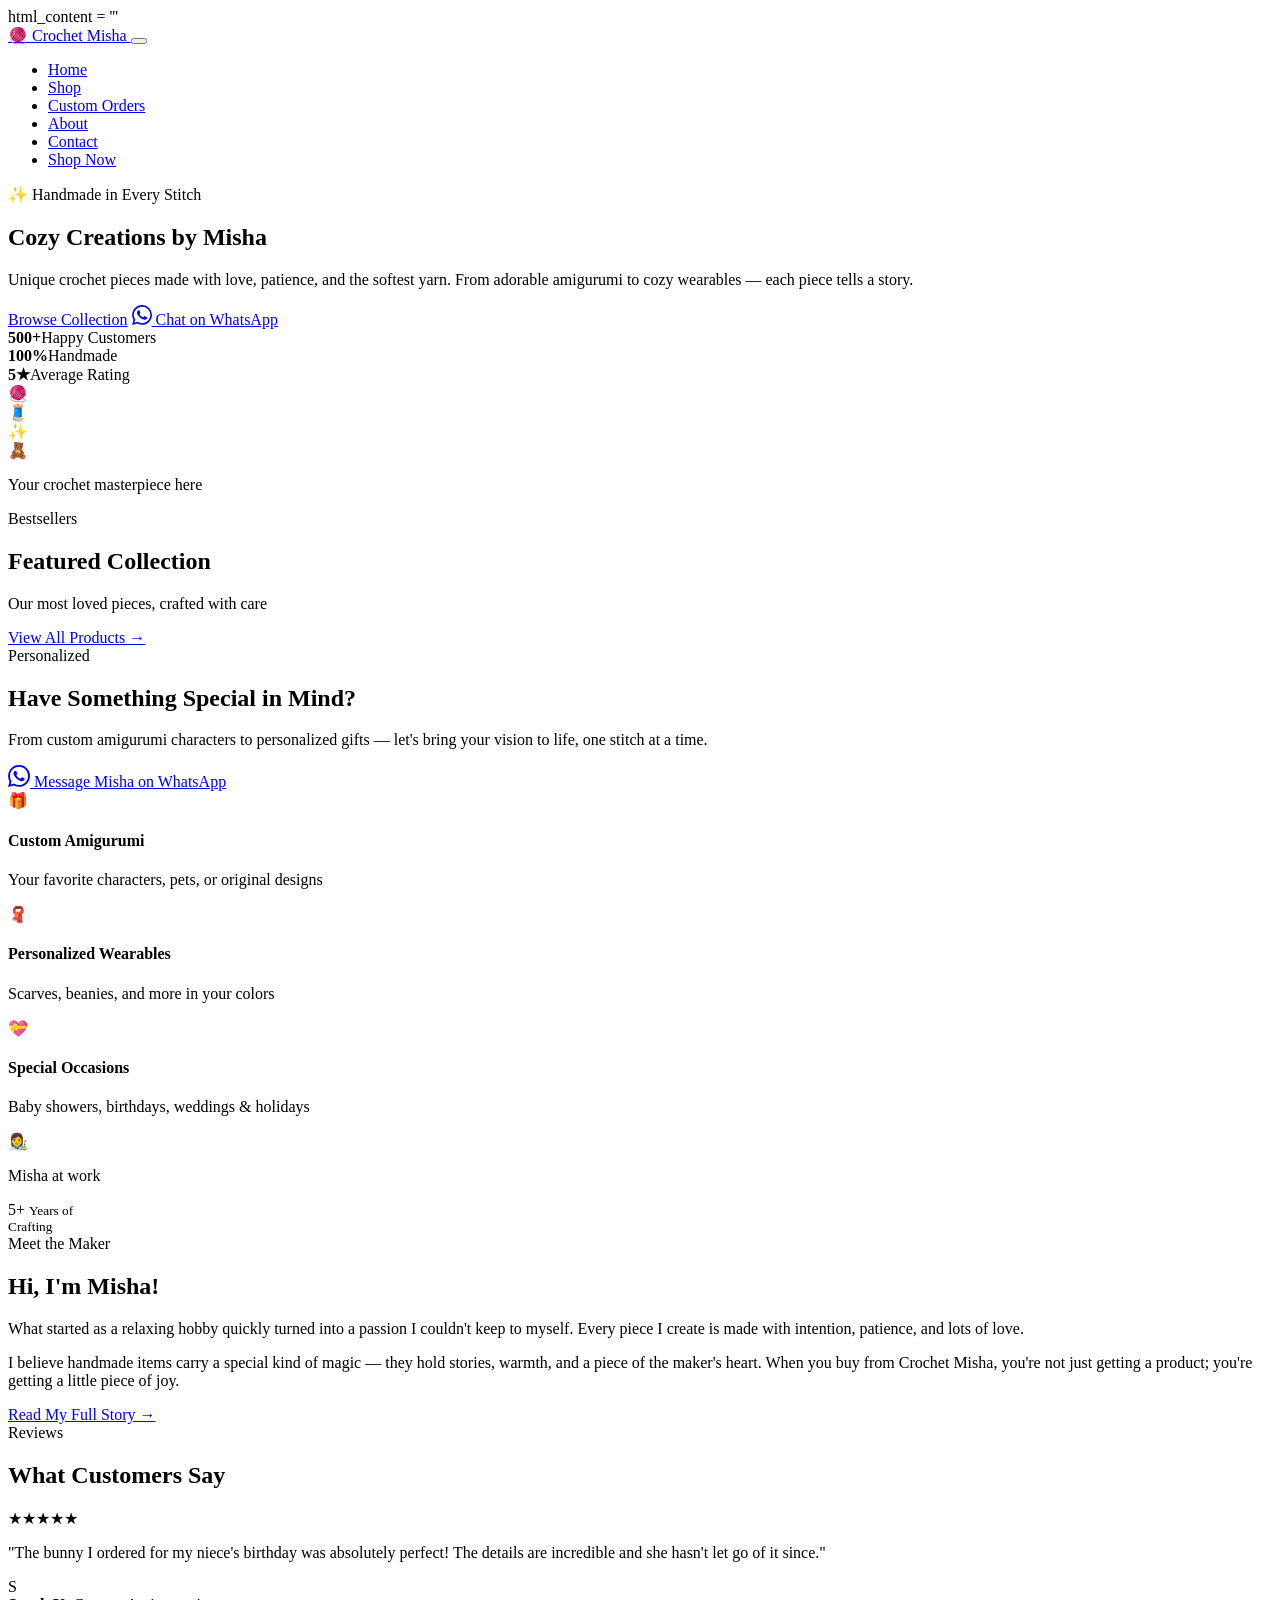
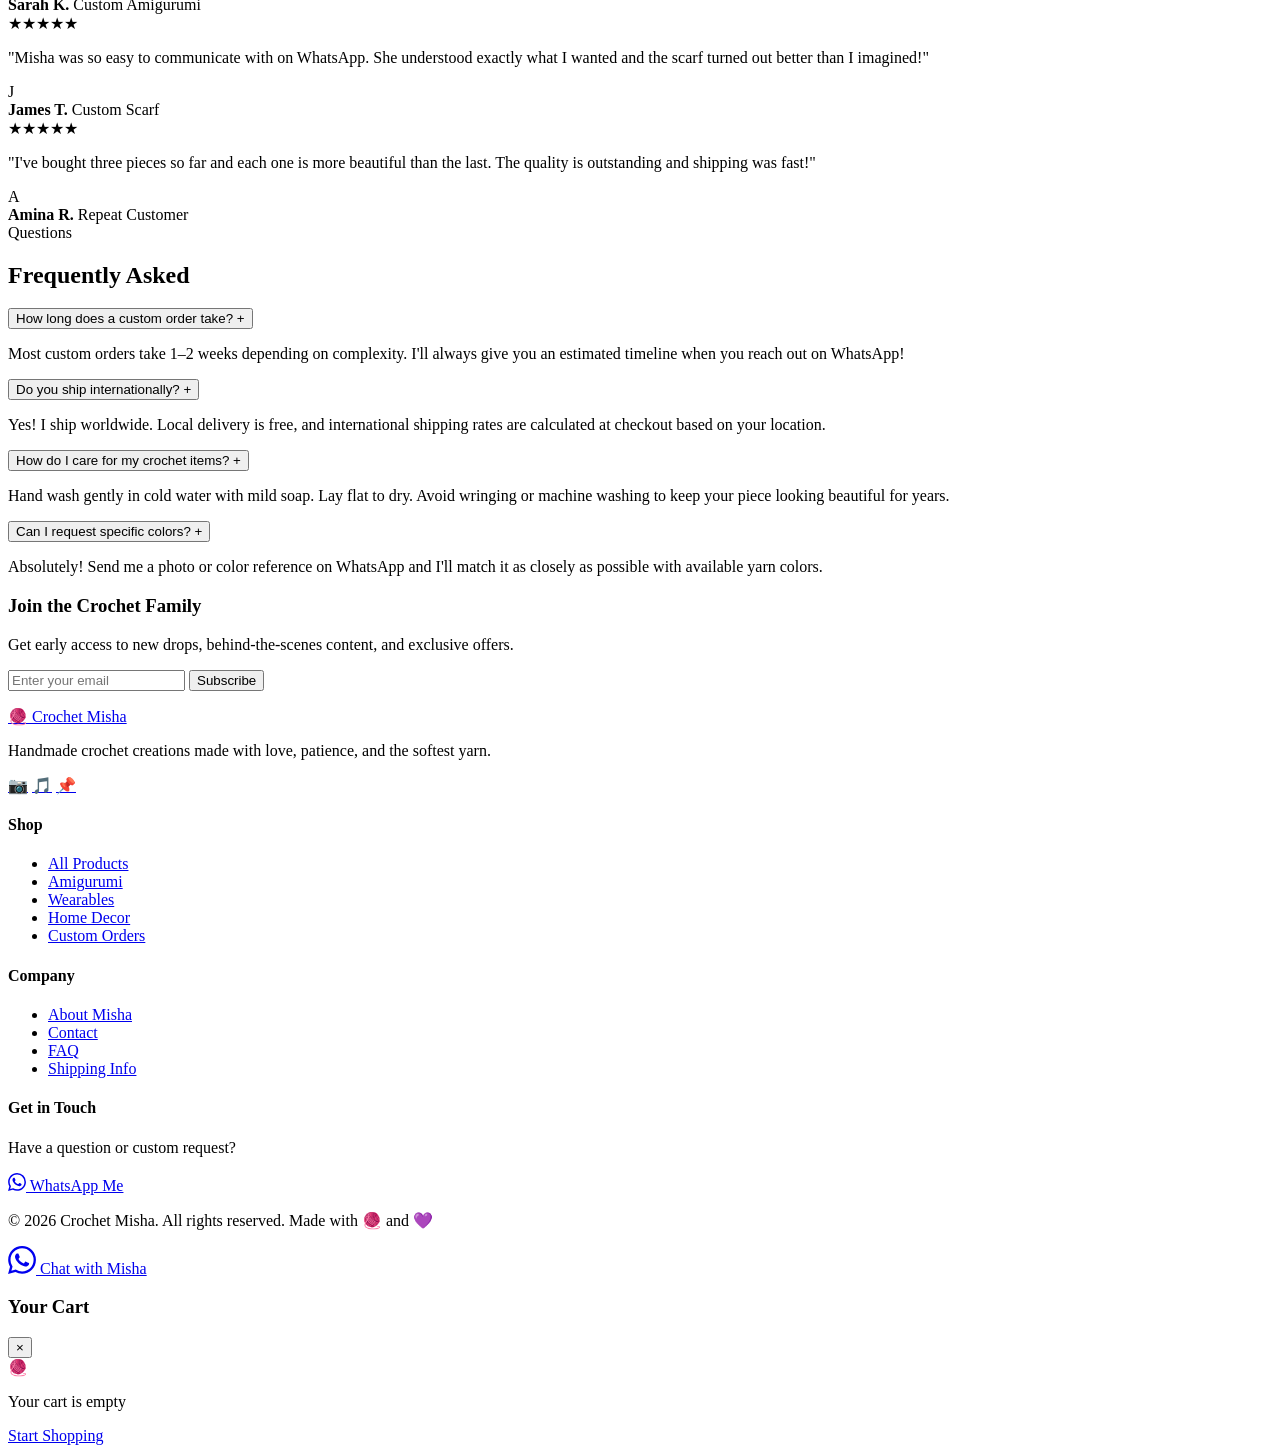
==== index.html @ ce6467fe "Create index.html" ====
html_content = '''<!DOCTYPE html>
<html lang="en">
<head>
    <meta charset="UTF-8">
    <meta name="viewport" content="width=device-width, initial-scale=1.0">
    <title>Crochet Misha — Handmade with Love</title>
    <link rel="preconnect" href="https://fonts.googleapis.com">
    <link href="https://fonts.googleapis.com/css2?family=Nunito:wght@400;600;700;800&family=Inter:wght@300;400;500;600&display=swap" rel="stylesheet">
    <link rel="stylesheet" href="styles.css">
</head>
<body>
    <!-- Navigation -->
    <nav class="navbar" id="navbar">
        <div class="nav-container">
            <a href="index.html" class="logo">
                <span class="logo-icon">🧶</span>
                <span class="logo-text">Crochet Misha</span>
            </a>
            <button class="mobile-toggle" id="mobileToggle" aria-label="Toggle menu">
                <span></span><span></span><span></span>
            </button>
            <ul class="nav-links" id="navLinks">
                <li><a href="index.html" class="active">Home</a></li>
                <li><a href="shop.html">Shop</a></li>
                <li><a href="custom.html">Custom Orders</a></li>
                <li><a href="about.html">About</a></li>
                <li><a href="contact.html">Contact</a></li>
                <li><a href="shop.html" class="nav-cta">Shop Now</a></li>
            </ul>
        </div>
    </nav>

    <!-- Hero Section -->
    <section class="hero">
        <div class="hero-bg"></div>
        <div class="hero-content">
            <span class="hero-tag">✨ Handmade in Every Stitch</span>
            <h1>Cozy Creations by <span class="highlight">Misha</span></h1>
            <p>Unique crochet pieces made with love, patience, and the softest yarn. From adorable amigurumi to cozy wearables — each piece tells a story.</p>
            <div class="hero-buttons">
                <a href="shop.html" class="btn btn-primary">Browse Collection</a>
                <a href="https://wa.me/1234567890?text=Hi%20Misha!%20I%20saw%20your%20website%20and%20I'm%20interested%20in%20your%20crochet%20pieces.%20" class="btn btn-whatsapp" target="_blank">
                    <svg width="20" height="20" viewBox="0 0 24 24" fill="currentColor"><path d="M17.472 14.382c-.297-.149-1.758-.867-2.03-.967-.273-.099-.471-.148-.67.15-.197.297-.767.966-.94 1.164-.173.199-.347.223-.644.075-.297-.15-1.255-.463-2.39-1.475-.883-.788-1.48-1.761-1.653-2.059-.173-.297-.018-.458.13-.606.134-.133.298-.347.446-.52.149-.174.198-.298.298-.497.099-.198.05-.371-.025-.52-.075-.149-.669-1.612-.916-2.207-.242-.579-.487-.5-.669-.51-.173-.008-.371-.01-.57-.01-.198 0-.52.074-.792.372-.272.297-1.04 1.016-1.04 2.479 0 1.462 1.065 2.875 1.213 3.074.149.198 2.096 3.2 5.077 4.487.709.306 1.262.489 1.694.625.712.227 1.36.195 1.871.118.571-.085 1.758-.719 2.006-1.413.248-.694.248-1.289.173-1.413-.074-.124-.272-.198-.57-.347m-5.421 7.403h-.004a9.87 9.87 0 01-5.031-1.378l-.361-.214-3.741.982.998-3.648-.235-.374a9.86 9.86 0 01-1.51-5.26c.001-5.45 4.436-9.884 9.888-9.884 2.64 0 5.122 1.03 6.988 2.898a9.825 9.825 0 012.893 6.994c-.003 5.45-4.437 9.884-9.885 9.884m8.413-18.297A11.815 11.815 0 0012.05 0C5.495 0 .16 5.335.157 11.892c0 2.096.547 4.142 1.588 5.945L.057 24l6.305-1.654a11.882 11.882 0 005.683 1.448h.005c6.554 0 11.89-5.335 11.893-11.893a11.821 11.821 0 00-3.48-8.413z"/></svg>
                    Chat on WhatsApp
                </a>
            </div>
            <div class="hero-stats">
                <div><strong>500+</strong><span>Happy Customers</span></div>
                <div><strong>100%</strong><span>Handmade</span></div>
                <div><strong>5★</strong><span>Average Rating</span></div>
            </div>
        </div>
        <div class="hero-image">
            <div class="hero-img-wrapper">
                <div class="yarn-decoration yarn-1">🧶</div>
                <div class="yarn-decoration yarn-2">🧵</div>
                <div class="yarn-decoration yarn-3">✨</div>
                <div class="hero-placeholder">
                    <span>🧸</span>
                    <p>Your crochet masterpiece here</p>
                </div>
            </div>
        </div>
    </section>

    <!-- Featured Collection -->
    <section class="featured" id="shop">
        <div class="container">
            <div class="section-header">
                <span class="section-tag">Bestsellers</span>
                <h2>Featured Collection</h2>
                <p>Our most loved pieces, crafted with care</p>
            </div>
            <div class="products-grid" id="featuredProducts">
                <!-- Products injected via JS -->
            </div>
            <div class="section-footer">
                <a href="shop.html" class="btn btn-outline">View All Products →</a>
            </div>
        </div>
    </section>

    <!-- Custom Orders Banner -->
    <section class="custom-banner">
        <div class="container">
            <div class="custom-content">
                <div class="custom-text">
                    <span class="section-tag">Personalized</span>
                    <h2>Have Something Special in Mind?</h2>
                    <p>From custom amigurumi characters to personalized gifts — let's bring your vision to life, one stitch at a time.</p>
                    <a href="https://wa.me/1234567890?text=Hi%20Misha!%20I%20have%20a%20custom%20crochet%20idea%20and%20I'd%20love%20to%20discuss%20it%20with%20you.%20" class="btn btn-whatsapp btn-large" target="_blank">
                        <svg width="22" height="22" viewBox="0 0 24 24" fill="currentColor"><path d="M17.472 14.382c-.297-.149-1.758-.867-2.03-.967-.273-.099-.471-.148-.67.15-.197.297-.767.966-.94 1.164-.173.199-.347.223-.644.075-.297-.15-1.255-.463-2.39-1.475-.883-.788-1.48-1.761-1.653-2.059-.173-.297-.018-.458.13-.606.134-.133.298-.347.446-.52.149-.174.198-.298.298-.497.099-.198.05-.371-.025-.52-.075-.149-.669-1.612-.916-2.207-.242-.579-.487-.5-.669-.51-.173-.008-.371-.01-.57-.01-.198 0-.52.074-.792.372-.272.297-1.04 1.016-1.04 2.479 0 1.462 1.065 2.875 1.213 3.074.149.198 2.096 3.2 5.077 4.487.709.306 1.262.489 1.694.625.712.227 1.36.195 1.871.118.571-.085 1.758-.719 2.006-1.413.248-.694.248-1.289.173-1.413-.074-.124-.272-.198-.57-.347m-5.421 7.403h-.004a9.87 9.87 0 01-5.031-1.378l-.361-.214-3.741.982.998-3.648-.235-.374a9.86 9.86 0 01-1.51-5.26c.001-5.45 4.436-9.884 9.888-9.884 2.64 0 5.122 1.03 6.988 2.898a9.825 9.825 0 012.893 6.994c-.003 5.45-4.437 9.884-9.885 9.884m8.413-18.297A11.815 11.815 0 0012.05 0C5.495 0 .16 5.335.157 11.892c0 2.096.547 4.142 1.588 5.945L.057 24l6.305-1.654a11.882 11.882 0 005.683 1.448h.005c6.554 0 11.89-5.335 11.893-11.893a11.821 11.821 0 00-3.48-8.413z"/></svg>
                        Message Misha on WhatsApp
                    </a>
                </div>
                <div class="custom-visual">
                    <div class="custom-card">
                        <div class="custom-icon">🎁</div>
                        <h4>Custom Amigurumi</h4>
                        <p>Your favorite characters, pets, or original designs</p>
                    </div>
                    <div class="custom-card">
                        <div class="custom-icon">🧣</div>
                        <h4>Personalized Wearables</h4>
                        <p>Scarves, beanies, and more in your colors</p>
                    </div>
                    <div class="custom-card">
                        <div class="custom-icon">💝</div>
                        <h4>Special Occasions</h4>
                        <p>Baby showers, birthdays, weddings & holidays</p>
                    </div>
                </div>
            </div>
        </div>
    </section>

    <!-- About Preview -->
    <section class="about-preview" id="about">
        <div class="container">
            <div class="about-grid">
                <div class="about-image">
                    <div class="about-img-placeholder">
                        <span>👩‍🎨</span>
                        <p>Misha at work</p>
                    </div>
                    <div class="about-badge">
                        <span>5+</span>
                        <small>Years of<br>Crafting</small>
                    </div>
                </div>
                <div class="about-text">
                    <span class="section-tag">Meet the Maker</span>
                    <h2>Hi, I'm Misha!</h2>
                    <p>What started as a relaxing hobby quickly turned into a passion I couldn't keep to myself. Every piece I create is made with intention, patience, and lots of love.</p>
                    <p>I believe handmade items carry a special kind of magic — they hold stories, warmth, and a piece of the maker's heart. When you buy from Crochet Misha, you're not just getting a product; you're getting a little piece of joy.</p>
                    <a href="about.html" class="btn btn-outline">Read My Full Story →</a>
                </div>
            </div>
        </div>
    </section>

    <!-- Testimonials -->
    <section class="testimonials">
        <div class="container">
            <div class="section-header">
                <span class="section-tag">Reviews</span>
                <h2>What Customers Say</h2>
            </div>
            <div class="testimonials-grid">
                <div class="testimonial-card">
                    <div class="stars">★★★★★</div>
                    <p>"The bunny I ordered for my niece's birthday was absolutely perfect! The details are incredible and she hasn't let go of it since."</p>
                    <div class="testimonial-author">
                        <div class="author-avatar">S</div>
                        <div>
                            <strong>Sarah K.</strong>
                            <span>Custom Amigurumi</span>
                        </div>
                    </div>
                </div>
                <div class="testimonial-card">
                    <div class="stars">★★★★★</div>
                    <p>"Misha was so easy to communicate with on WhatsApp. She understood exactly what I wanted and the scarf turned out better than I imagined!"</p>
                    <div class="testimonial-author">
                        <div class="author-avatar">J</div>
                        <div>
                            <strong>James T.</strong>
                            <span>Custom Scarf</span>
                        </div>
                    </div>
                </div>
                <div class="testimonial-card">
                    <div class="stars">★★★★★</div>
                    <p>"I've bought three pieces so far and each one is more beautiful than the last. The quality is outstanding and shipping was fast!"</p>
                    <div class="testimonial-author">
                        <div class="author-avatar">A</div>
                        <div>
                            <strong>Amina R.</strong>
                            <span>Repeat Customer</span>
                        </div>
                    </div>
                </div>
            </div>
        </div>
    </section>

    <!-- FAQ -->
    <section class="faq" id="faq">
        <div class="container">
            <div class="section-header">
                <span class="section-tag">Questions</span>
                <h2>Frequently Asked</h2>
            </div>
            <div class="faq-list">
                <div class="faq-item">
                    <button class="faq-question">
                        <span>How long does a custom order take?</span>
                        <span class="faq-icon">+</span>
                    </button>
                    <div class="faq-answer">
                        <p>Most custom orders take 1–2 weeks depending on complexity. I'll always give you an estimated timeline when you reach out on WhatsApp!</p>
                    </div>
                </div>
                <div class="faq-item">
                    <button class="faq-question">
                        <span>Do you ship internationally?</span>
                        <span class="faq-icon">+</span>
                    </button>
                    <div class="faq-answer">
                        <p>Yes! I ship worldwide. Local delivery is free, and international shipping rates are calculated at checkout based on your location.</p>
                    </div>
                </div>
                <div class="faq-item">
                    <button class="faq-question">
                        <span>How do I care for my crochet items?</span>
                        <span class="faq-icon">+</span>
                    </button>
                    <div class="faq-answer">
                        <p>Hand wash gently in cold water with mild soap. Lay flat to dry. Avoid wringing or machine washing to keep your piece looking beautiful for years.</p>
                    </div>
                </div>
                <div class="faq-item">
                    <button class="faq-question">
                        <span>Can I request specific colors?</span>
                        <span class="faq-icon">+</span>
                    </button>
                    <div class="faq-answer">
                        <p>Absolutely! Send me a photo or color reference on WhatsApp and I'll match it as closely as possible with available yarn colors.</p>
                    </div>
                </div>
            </div>
        </div>
    </section>

    <!-- Newsletter -->
    <section class="newsletter">
        <div class="container">
            <div class="newsletter-box">
                <div class="newsletter-text">
                    <h3>Join the Crochet Family</h3>
                    <p>Get early access to new drops, behind-the-scenes content, and exclusive offers.</p>
                </div>
                <form class="newsletter-form" onsubmit="event.preventDefault(); alert('Thanks for subscribing!');">
                    <input type="email" placeholder="Enter your email" required>
                    <button type="submit" class="btn btn-primary">Subscribe</button>
                </form>
            </div>
        </div>
    </section>

    <!-- Footer -->
    <footer class="footer">
        <div class="container">
            <div class="footer-grid">
                <div class="footer-brand">
                    <a href="index.html" class="logo">
                        <span class="logo-icon">🧶</span>
                        <span class="logo-text">Crochet Misha</span>
                    </a>
                    <p>Handmade crochet creations made with love, patience, and the softest yarn.</p>
                    <div class="social-links">
                        <a href="#" aria-label="Instagram">📷</a>
                        <a href="#" aria-label="TikTok">🎵</a>
                        <a href="#" aria-label="Pinterest">📌</a>
                    </div>
                </div>
                <div class="footer-links">
                    <h4>Shop</h4>
                    <ul>
                        <li><a href="shop.html">All Products</a></li>
                        <li><a href="shop.html">Amigurumi</a></li>
                        <li><a href="shop.html">Wearables</a></li>
                        <li><a href="shop.html">Home Decor</a></li>
                        <li><a href="custom.html">Custom Orders</a></li>
                    </ul>
                </div>
                <div class="footer-links">
                    <h4>Company</h4>
                    <ul>
                        <li><a href="about.html">About Misha</a></li>
                        <li><a href="contact.html">Contact</a></li>
                        <li><a href="#faq">FAQ</a></li>
                        <li><a href="#">Shipping Info</a></li>
                    </ul>
                </div>
                <div class="footer-contact">
                    <h4>Get in Touch</h4>
                    <p>Have a question or custom request?</p>
                    <a href="https://wa.me/1234567890?text=Hi%20Misha!%20" class="btn btn-whatsapp btn-small" target="_blank">
                        <svg width="18" height="18" viewBox="0 0 24 24" fill="currentColor"><path d="M17.472 14.382c-.297-.149-1.758-.867-2.03-.967-.273-.099-.471-.148-.67.15-.197.297-.767.966-.94 1.164-.173.199-.347.223-.644.075-.297-.15-1.255-.463-2.39-1.475-.883-.788-1.48-1.761-1.653-2.059-.173-.297-.018-.458.13-.606.134-.133.298-.347.446-.52.149-.174.198-.298.298-.497.099-.198.05-.371-.025-.52-.075-.149-.669-1.612-.916-2.207-.242-.579-.487-.5-.669-.51-.173-.008-.371-.01-.57-.01-.198 0-.52.074-.792.372-.272.297-1.04 1.016-1.04 2.479 0 1.462 1.065 2.875 1.213 3.074.149.198 2.096 3.2 5.077 4.487.709.306 1.262.489 1.694.625.712.227 1.36.195 1.871.118.571-.085 1.758-.719 2.006-1.413.248-.694.248-1.289.173-1.413-.074-.124-.272-.198-.57-.347m-5.421 7.403h-.004a9.87 9.87 0 01-5.031-1.378l-.361-.214-3.741.982.998-3.648-.235-.374a9.86 9.86 0 01-1.51-5.26c.001-5.45 4.436-9.884 9.888-9.884 2.64 0 5.122 1.03 6.988 2.898a9.825 9.825 0 012.893 6.994c-.003 5.45-4.437 9.884-9.885 9.884m8.413-18.297A11.815 11.815 0 0012.05 0C5.495 0 .16 5.335.157 11.892c0 2.096.547 4.142 1.588 5.945L.057 24l6.305-1.654a11.882 11.882 0 005.683 1.448h.005c6.554 0 11.89-5.335 11.893-11.893a11.821 11.821 0 00-3.48-8.413z"/></svg>
                        WhatsApp Me
                    </a>
                </div>
            </div>
            <div class="footer-bottom">
                <p>© 2026 Crochet Misha. All rights reserved. Made with 🧶 and 💜</p>
            </div>
        </div>
    </footer>

    <!-- Sticky WhatsApp Button -->
    <a href="https://wa.me/1234567890?text=Hi%20Misha!%20I%20saw%20your%20website%20and%20I'd%20love%20to%20place%20an%20order.%20" class="whatsapp-float" target="_blank" aria-label="Chat on WhatsApp">
        <svg width="28" height="28" viewBox="0 0 24 24" fill="currentColor"><path d="M17.472 14.382c-.297-.149-1.758-.867-2.03-.967-.273-.099-.471-.148-.67.15-.197.297-.767.966-.94 1.164-.173.199-.347.223-.644.075-.297-.15-1.255-.463-2.39-1.475-.883-.788-1.48-1.761-1.653-2.059-.173-.297-.018-.458.13-.606.134-.133.298-.347.446-.52.149-.174.198-.298.298-.497.099-.198.05-.371-.025-.52-.075-.149-.669-1.612-.916-2.207-.242-.579-.487-.5-.669-.51-.173-.008-.371-.01-.57-.01-.198 0-.52.074-.792.372-.272.297-1.04 1.016-1.04 2.479 0 1.462 1.065 2.875 1.213 3.074.149.198 2.096 3.2 5.077 4.487.709.306 1.262.489 1.694.625.712.227 1.36.195 1.871.118.571-.085 1.758-.719 2.006-1.413.248-.694.248-1.289.173-1.413-.074-.124-.272-.198-.57-.347m-5.421 7.403h-.004a9.87 9.87 0 01-5.031-1.378l-.361-.214-3.741.982.998-3.648-.235-.374a9.86 9.86 0 01-1.51-5.26c.001-5.45 4.436-9.884 9.888-9.884 2.64 0 5.122 1.03 6.988 2.898a9.825 9.825 0 012.893 6.994c-.003 5.45-4.437 9.884-9.885 9.884m8.413-18.297A11.815 11.815 0 0012.05 0C5.495 0 .16 5.335.157 11.892c0 2.096.547 4.142 1.588 5.945L.057 24l6.305-1.654a11.882 11.882 0 005.683 1.448h.005c6.554 0 11.89-5.335 11.893-11.893a11.821 11.821 0 00-3.48-8.413z"/></svg>
        <span class="whatsapp-tooltip">Chat with Misha</span>
    </a>

    <!-- Cart Drawer -->
    <div class="cart-overlay" id="cartOverlay"></div>
    <div class="cart-drawer" id="cartDrawer">
        <div class="cart-header">
            <h3>Your Cart</h3>
            <button class="cart-close" id="cartClose" aria-label="Close cart">×</button>
        </div>
        <div class="cart-items" id="cartItems">
            <div class="cart-empty">
                <span>🧶</span>
                <p>Your cart is empty</p>
                <a href="shop.html" class="btn btn-primary">Start Shopping</a>
            </div>
        </div>
        <div class="cart-footer" id="cartFooter" style="display:none;">
            <div class="cart-total">
                <span>Total</span>
                <strong id="cartTotal">$0.00</strong>
            </div>
            <a href="https://wa.me/1234567890?t
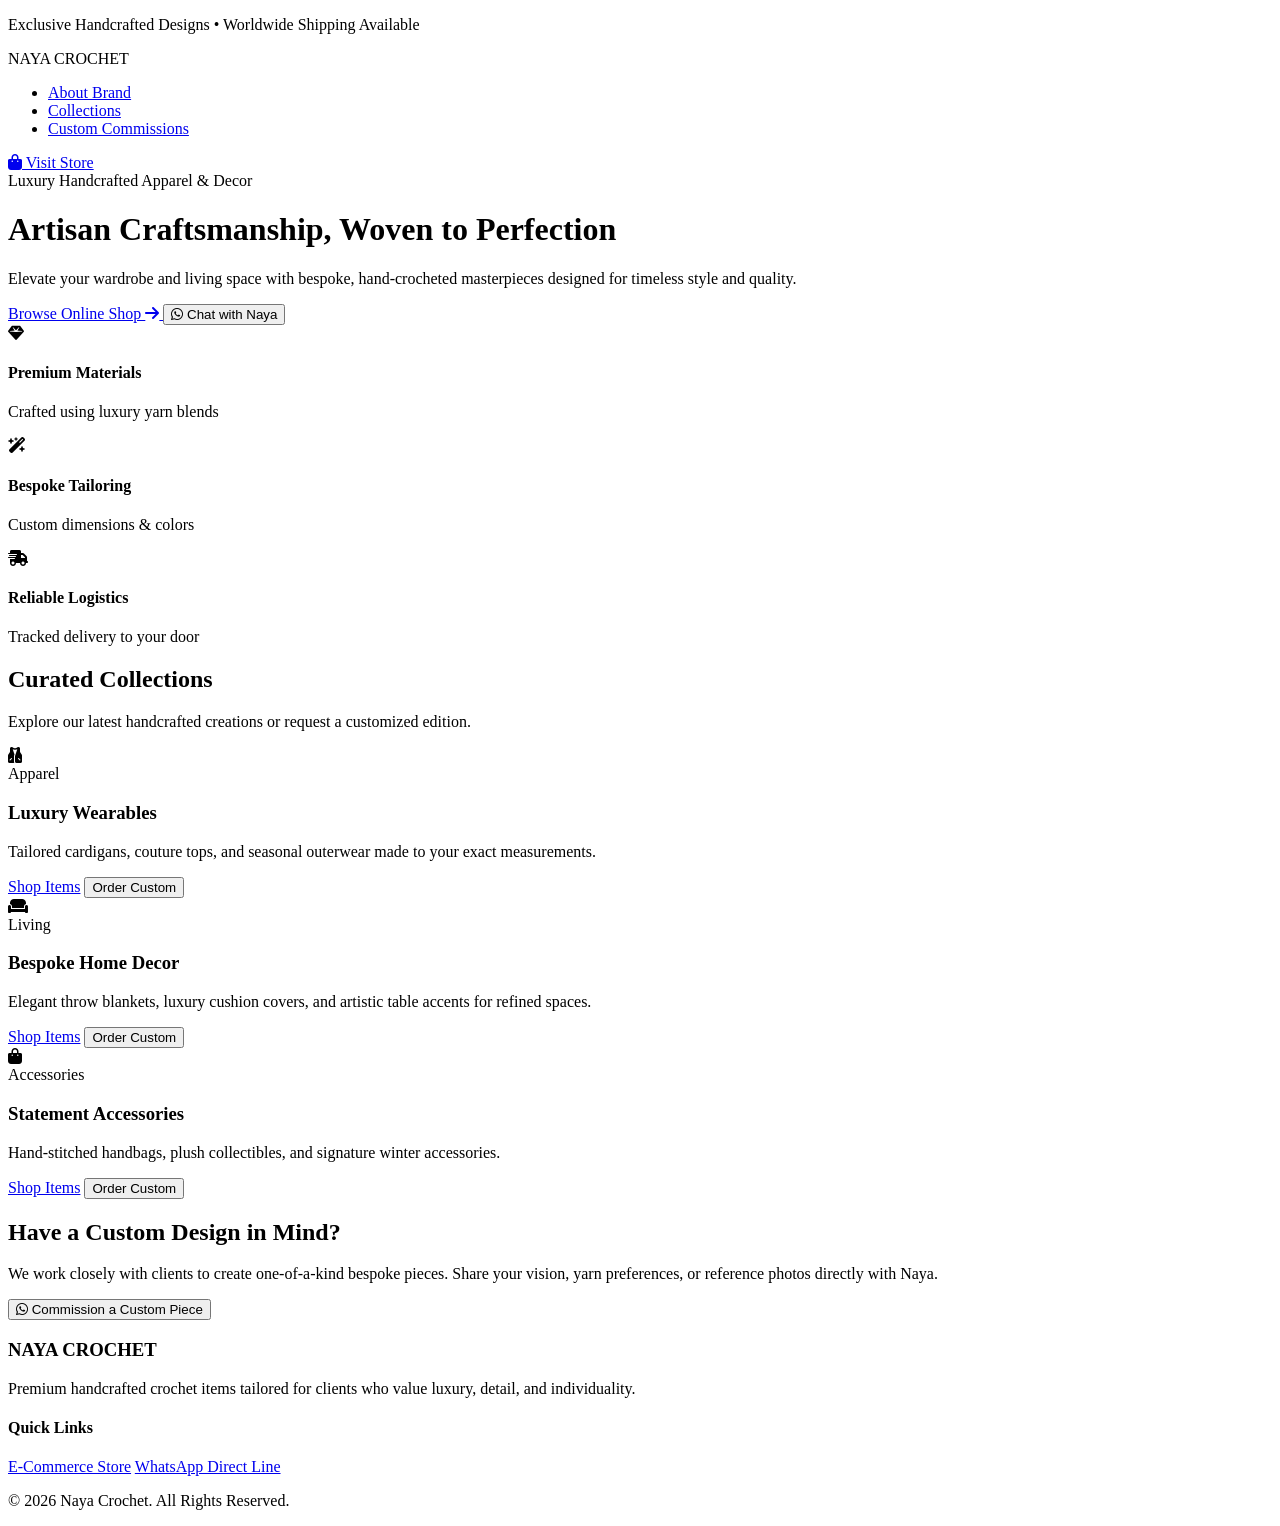
==== commit 09bfd603: "Update index.html" ====
--- a/index.html
+++ b/index.html
@@ -1,327 +1,167 @@
-
-html_content = '''<!DOCTYPE html>
+<!DOCTYPE html>
 <html lang="en">
 <head>
-    <meta charset="UTF-8">
-    <meta name="viewport" content="width=device-width, initial-scale=1.0">
-    <title>Crochet Misha — Handmade with Love</title>
-    <link rel="preconnect" href="https://fonts.googleapis.com">
-    <link href="https://fonts.googleapis.com/css2?family=Nunito:wght@400;600;700;800&family=Inter:wght@300;400;500;600&display=swap" rel="stylesheet">
-    <link rel="stylesheet" href="styles.css">
+  <meta charset="UTF-8">
+  <meta name="viewport" content="width=device-width, initial-scale=1.0">
+  <title>Naya Crochet | Handcrafted Elegance</title>
+  <link rel="stylesheet" href="style.css">
+  <!-- Font Awesome Icons -->
+  <link rel="stylesheet" href="https://cdnjs.cloudflare.com/ajax/libs/font-awesome/6.4.0/css/all.min.css">
+  <!-- Google Fonts -->
+  <link rel="preconnect" href="https://fonts.googleapis.com">
+  <link rel="preconnect" href="https://fonts.gstatic.com" crossorigin>
+  <link href="https://fonts.googleapis.com/css2?family=Cinzel:wght@500;700&family=Plus+Jakarta+Sans:wght@300;400;500;600;700&display=swap" rel="stylesheet">
 </head>
 <body>
-    <!-- Navigation -->
-    <nav class="navbar" id="navbar">
-        <div class="nav-container">
-            <a href="index.html" class="logo">
-                <span class="logo-icon">🧶</span>
-                <span class="logo-text">Crochet Misha</span>
-            </a>
-            <button class="mobile-toggle" id="mobileToggle" aria-label="Toggle menu">
-                <span></span><span></span><span></span>
-            </button>
-            <ul class="nav-links" id="navLinks">
-                <li><a href="index.html" class="active">Home</a></li>
-                <li><a href="shop.html">Shop</a></li>
-                <li><a href="custom.html">Custom Orders</a></li>
-                <li><a href="about.html">About</a></li>
-                <li><a href="contact.html">Contact</a></li>
-                <li><a href="shop.html" class="nav-cta">Shop Now</a></li>
-            </ul>
+
+  <!-- Announcement Bar -->
+  <div class="top-bar">
+    <p>Exclusive Handcrafted Designs • Worldwide Shipping Available</p>
+  </div>
+
+  <!-- Navigation -->
+  <nav class="navbar">
+    <div class="logo">NAYA <span>CROCHET</span></div>
+    <ul class="nav-links">
+      <li><a href="#about">About Brand</a></li>
+      <li><a href="#collections">Collections</a></li>
+      <li><a href="#custom">Custom Commissions</a></li>
+    </ul>
+    <a href="#" class="btn btn-gold shop-link" target="_blank">
+      <i class="fa-solid fa-bag-shopping"></i> Visit Store
+    </a>
+  </nav>
+
+  <!-- Hero Section -->
+  <header class="hero">
+    <div class="hero-content">
+      <span class="hero-badge">Luxury Handcrafted Apparel & Decor</span>
+      <h1>Artisan Craftsmanship, Woven to Perfection</h1>
+      <p>Elevate your wardrobe and living space with bespoke, hand-crocheted masterpieces designed for timeless style and quality.</p>
+      <div class="hero-btns">
+        <a href="#" class="btn btn-gold shop-link" target="_blank">
+          Browse Online Shop <i class="fa-solid fa-arrow-right"></i>
+        </a>
+        <button class="btn btn-whatsapp" id="heroWhatsappBtn">
+          <i class="fa-brands fa-whatsapp"></i> Chat with Naya
+        </button>
+      </div>
+    </div>
+  </header>
+
+  <!-- Trust Indicators -->
+  <section class="trust-bar">
+    <div class="trust-item">
+      <i class="fa-solid fa-gem"></i>
+      <div>
+        <h4>Premium Materials</h4>
+        <p>Crafted using luxury yarn blends</p>
+      </div>
+    </div>
+    <div class="trust-item">
+      <i class="fa-solid fa-wand-magic-sparkles"></i>
+      <div>
+        <h4>Bespoke Tailoring</h4>
+        <p>Custom dimensions & colors</p>
+      </div>
+    </div>
+    <div class="trust-item">
+      <i class="fa-solid fa-truck-fast"></i>
+      <div>
+        <h4>Reliable Logistics</h4>
+        <p>Tracked delivery to your door</p>
+      </div>
+    </div>
+  </section>
+
+  <!-- Featured Collections -->
+  <section class="collections" id="collections">
+    <div class="section-header">
+      <h2>Curated Collections</h2>
+      <div class="gold-divider"></div>
+      <p>Explore our latest handcrafted creations or request a customized edition.</p>
+    </div>
+    
+    <div class="grid">
+      <!-- Collection 1 -->
+      <div class="card">
+        <div class="card-img-placeholder">
+          <i class="fa-solid fa-vest"></i>
         </div>
-    </nav>
+        <div class="card-body">
+          <span class="category-tag">Apparel</span>
+          <h3>Luxury Wearables</h3>
+          <p>Tailored cardigans, couture tops, and seasonal outerwear made to your exact measurements.</p>
+          <div class="card-actions">
+            <a href="#" class="btn btn-outline shop-link" target="_blank">Shop Items</a>
+            <button class="btn btn-whatsapp-sm whatsapp-order-btn" data-product="Luxury Wearables">Order Custom</button>
+          </div>
+        </div>
+      </div>
 
-    <!-- Hero Section -->
-    <section class="hero">
-        <div class="hero-bg"></div>
-        <div class="hero-content">
-            <span class="hero-tag">✨ Handmade in Every Stitch</span>
-            <h1>Cozy Creations by <span class="highlight">Misha</span></h1>
-            <p>Unique crochet pieces made with love, patience, and the softest yarn. From adorable amigurumi to cozy wearables — each piece tells a story.</p>
-            <div class="hero-buttons">
-                <a href="shop.html" class="btn btn-primary">Browse Collection</a>
-                <a href="https://wa.me/1234567890?text=Hi%20Misha!%20I%20saw%20your%20website%20and%20I'm%20interested%20in%20your%20crochet%20pieces.%20" class="btn btn-whatsapp" target="_blank">
-                    <svg width="20" height="20" viewBox="0 0 24 24" fill="currentColor"><path d="M17.472 14.382c-.297-.149-1.758-.867-2.03-.967-.273-.099-.471-.148-.67.15-.197.297-.767.966-.94 1.164-.173.199-.347.223-.644.075-.297-.15-1.255-.463-2.39-1.475-.883-.788-1.48-1.761-1.653-2.059-.173-.297-.018-.458.13-.606.134-.133.298-.347.446-.52.149-.174.198-.298.298-.497.099-.198.05-.371-.025-.52-.075-.149-.669-1.612-.916-2.207-.242-.579-.487-.5-.669-.51-.173-.008-.371-.01-.57-.01-.198 0-.52.074-.792.372-.272.297-1.04 1.016-1.04 2.479 0 1.462 1.065 2.875 1.213 3.074.149.198 2.096 3.2 5.077 4.487.709.306 1.262.489 1.694.625.712.227 1.36.195 1.871.118.571-.085 1.758-.719 2.006-1.413.248-.694.248-1.289.173-1.413-.074-.124-.272-.198-.57-.347m-5.421 7.403h-.004a9.87 9.87 0 01-5.031-1.378l-.361-.214-3.741.982.998-3.648-.235-.374a9.86 9.86 0 01-1.51-5.26c.001-5.45 4.436-9.884 9.888-9.884 2.64 0 5.122 1.03 6.988 2.898a9.825 9.825 0 012.893 6.994c-.003 5.45-4.437 9.884-9.885 9.884m8.413-18.297A11.815 11.815 0 0012.05 0C5.495 0 .16 5.335.157 11.892c0 2.096.547 4.142 1.588 5.945L.057 24l6.305-1.654a11.882 11.882 0 005.683 1.448h.005c6.554 0 11.89-5.335 11.893-11.893a11.821 11.821 0 00-3.48-8.413z"/></svg>
-                    Chat on WhatsApp
-                </a>
-            </div>
-            <div class="hero-stats">
-                <div><strong>500+</strong><span>Happy Customers</span></div>
-                <div><strong>100%</strong><span>Handmade</span></div>
-                <div><strong>5★</strong><span>Average Rating</span></div>
-            </div>
+      <!-- Collection 2 -->
+      <div class="card">
+        <div class="card-img-placeholder">
+          <i class="fa-solid fa-couch"></i>
         </div>
-        <div class="hero-image">
-            <div class="hero-img-wrapper">
-                <div class="yarn-decoration yarn-1">🧶</div>
-                <div class="yarn-decoration yarn-2">🧵</div>
-                <div class="yarn-decoration yarn-3">✨</div>
-                <div class="hero-placeholder">
-                    <span>🧸</span>
-                    <p>Your crochet masterpiece here</p>
-                </div>
-            </div>
+        <div class="card-body">
+          <span class="category-tag">Living</span>
+          <h3>Bespoke Home Decor</h3>
+          <p>Elegant throw blankets, luxury cushion covers, and artistic table accents for refined spaces.</p>
+          <div class="card-actions">
+            <a href="#" class="btn btn-outline shop-link" target="_blank">Shop Items</a>
+            <button class="btn btn-whatsapp-sm whatsapp-order-btn" data-product="Bespoke Home Decor">Order Custom</button>
+          </div>
         </div>
-    </section>
+      </div>
 
-    <!-- Featured Collection -->
-    <section class="featured" id="shop">
-        <div class="container">
-            <div class="section-header">
-                <span class="section-tag">Bestsellers</span>
-                <h2>Featured Collection</h2>
-                <p>Our most loved pieces, crafted with care</p>
-            </div>
-            <div class="products-grid" id="featuredProducts">
-                <!-- Products injected via JS -->
-            </div>
-            <div class="section-footer">
-                <a href="shop.html" class="btn btn-outline">View All Products →</a>
-            </div>
+      <!-- Collection 3 -->
+      <div class="card">
+        <div class="card-img-placeholder">
+          <i class="fa-solid fa-bag-shopping"></i>
         </div>
-    </section>
+        <div class="card-body">
+          <span class="category-tag">Accessories</span>
+          <h3>Statement Accessories</h3>
+          <p>Hand-stitched handbags, plush collectibles, and signature winter accessories.</p>
+          <div class="card-actions">
+            <a href="#" class="btn btn-outline shop-link" target="_blank">Shop Items</a>
+            <button class="btn btn-whatsapp-sm whatsapp-order-btn" data-product="Statement Accessories">Order Custom</button>
+          </div>
+        </div>
+      </div>
+    </div>
+  </section>
 
-    <!-- Custom Orders Banner -->
-    <section class="custom-banner">
-        <div class="container">
-            <div class="custom-content">
-                <div class="custom-text">
-                    <span class="section-tag">Personalized</span>
-                    <h2>Have Something Special in Mind?</h2>
-                    <p>From custom amigurumi characters to personalized gifts — let's bring your vision to life, one stitch at a time.</p>
-                    <a href="https://wa.me/1234567890?text=Hi%20Misha!%20I%20have%20a%20custom%20crochet%20idea%20and%20I'd%20love%20to%20discuss%20it%20with%20you.%20" class="btn btn-whatsapp btn-large" target="_blank">
-                        <svg width="22" height="22" viewBox="0 0 24 24" fill="currentColor"><path d="M17.472 14.382c-.297-.149-1.758-.867-2.03-.967-.273-.099-.471-.148-.67.15-.197.297-.767.966-.94 1.164-.173.199-.347.223-.644.075-.297-.15-1.255-.463-2.39-1.475-.883-.788-1.48-1.761-1.653-2.059-.173-.297-.018-.458.13-.606.134-.133.298-.347.446-.52.149-.174.198-.298.298-.497.099-.198.05-.371-.025-.52-.075-.149-.669-1.612-.916-2.207-.242-.579-.487-.5-.669-.51-.173-.008-.371-.01-.57-.01-.198 0-.52.074-.792.372-.272.297-1.04 1.016-1.04 2.479 0 1.462 1.065 2.875 1.213 3.074.149.198 2.096 3.2 5.077 4.487.709.306 1.262.489 1.694.625.712.227 1.36.195 1.871.118.571-.085 1.758-.719 2.006-1.413.248-.694.248-1.289.173-1.413-.074-.124-.272-.198-.57-.347m-5.421 7.403h-.004a9.87 9.87 0 01-5.031-1.378l-.361-.214-3.741.982.998-3.648-.235-.374a9.86 9.86 0 01-1.51-5.26c.001-5.45 4.436-9.884 9.888-9.884 2.64 0 5.122 1.03 6.988 2.898a9.825 9.825 0 012.893 6.994c-.003 5.45-4.437 9.884-9.885 9.884m8.413-18.297A11.815 11.815 0 0012.05 0C5.495 0 .16 5.335.157 11.892c0 2.096.547 4.142 1.588 5.945L.057 24l6.305-1.654a11.882 11.882 0 005.683 1.448h.005c6.554 0 11.89-5.335 11.893-11.893a11.821 11.821 0 00-3.48-8.413z"/></svg>
-                        Message Misha on WhatsApp
-                    </a>
-                </div>
-                <div class="custom-visual">
-                    <div class="custom-card">
-                        <div class="custom-icon">🎁</div>
-                        <h4>Custom Amigurumi</h4>
-                        <p>Your favorite characters, pets, or original designs</p>
-                    </div>
-                    <div class="custom-card">
-                        <div class="custom-icon">🧣</div>
-                        <h4>Personalized Wearables</h4>
-                        <p>Scarves, beanies, and more in your colors</p>
-                    </div>
-                    <div class="custom-card">
-                        <div class="custom-icon">💝</div>
-                        <h4>Special Occasions</h4>
-                        <p>Baby showers, birthdays, weddings & holidays</p>
-                    </div>
-                </div>
-            </div>
-        </div>
-    </section>
+  <!-- Custom Orders Banner -->
+  <section class="custom-orders" id="custom">
+    <div class="custom-box">
+      <h2>Have a Custom Design in Mind?</h2>
+      <p>We work closely with clients to create one-of-a-kind bespoke pieces. Share your vision, yarn preferences, or reference photos directly with Naya.</p>
+      <button class="btn btn-whatsapp btn-large" id="customWhatsappBtn">
+        <i class="fa-brands fa-whatsapp"></i> Commission a Custom Piece
+      </button>
+    </div>
+  </section>
 
-    <!-- About Preview -->
-    <section class="about-preview" id="about">
-        <div class="container">
-            <div class="about-grid">
-                <div class="about-image">
-                    <div class="about-img-placeholder">
-                        <span>👩‍🎨</span>
-                        <p>Misha at work</p>
-                    </div>
-                    <div class="about-badge">
-                        <span>5+</span>
-                        <small>Years of<br>Crafting</small>
-                    </div>
-                </div>
-                <div class="about-text">
-                    <span class="section-tag">Meet the Maker</span>
-                    <h2>Hi, I'm Misha!</h2>
-                    <p>What started as a relaxing hobby quickly turned into a passion I couldn't keep to myself. Every piece I create is made with intention, patience, and lots of love.</p>
-                    <p>I believe handmade items carry a special kind of magic — they hold stories, warmth, and a piece of the maker's heart. When you buy from Crochet Misha, you're not just getting a product; you're getting a little piece of joy.</p>
-                    <a href="about.html" class="btn btn-outline">Read My Full Story →</a>
-                </div>
-            </div>
-        </div>
-    </section>
+  <!-- Footer -->
+  <footer>
+    <div class="footer-content">
+      <div class="footer-brand">
+        <h3>NAYA CROCHET</h3>
+        <p>Premium handcrafted crochet items tailored for clients who value luxury, detail, and individuality.</p>
+      </div>
+      <div class="footer-links">
+        <h4>Quick Links</h4>
+        <a href="#" class="shop-link" target="_blank">E-Commerce Store</a>
+        <a href="#" id="footerWhatsapp">WhatsApp Direct Line</a>
+      </div>
+    </div>
+    <div class="footer-bottom">
+      <p>&copy; 2026 Naya Crochet. All Rights Reserved.</p>
+    </div>
+  </footer>
 
-    <!-- Testimonials -->
-    <section class="testimonials">
-        <div class="container">
-            <div class="section-header">
-                <span class="section-tag">Reviews</span>
-                <h2>What Customers Say</h2>
-            </div>
-            <div class="testimonials-grid">
-                <div class="testimonial-card">
-                    <div class="stars">★★★★★</div>
-                    <p>"The bunny I ordered for my niece's birthday was absolutely perfect! The details are incredible and she hasn't let go of it since."</p>
-                    <div class="testimonial-author">
-                        <div class="author-avatar">S</div>
-                        <div>
-                            <strong>Sarah K.</strong>
-                            <span>Custom Amigurumi</span>
-                        </div>
-                    </div>
-                </div>
-                <div class="testimonial-card">
-                    <div class="stars">★★★★★</div>
-                    <p>"Misha was so easy to communicate with on WhatsApp. She understood exactly what I wanted and the scarf turned out better than I imagined!"</p>
-                    <div class="testimonial-author">
-                        <div class="author-avatar">J</div>
-                        <div>
-                            <strong>James T.</strong>
-                            <span>Custom Scarf</span>
-                        </div>
-                    </div>
-                </div>
-                <div class="testimonial-card">
-                    <div class="stars">★★★★★</div>
-                    <p>"I've bought three pieces so far and each one is more beautiful than the last. The quality is outstanding and shipping was fast!"</p>
-                    <div class="testimonial-author">
-                        <div class="author-avatar">A</div>
-                        <div>
-                            <strong>Amina R.</strong>
-                            <span>Repeat Customer</span>
-                        </div>
-                    </div>
-                </div>
-            </div>
-        </div>
-    </section>
-
-    <!-- FAQ -->
-    <section class="faq" id="faq">
-        <div class="container">
-            <div class="section-header">
-                <span class="section-tag">Questions</span>
-                <h2>Frequently Asked</h2>
-            </div>
-            <div class="faq-list">
-                <div class="faq-item">
-                    <button class="faq-question">
-                        <span>How long does a custom order take?</span>
-                        <span class="faq-icon">+</span>
-                    </button>
-                    <div class="faq-answer">
-                        <p>Most custom orders take 1–2 weeks depending on complexity. I'll always give you an estimated timeline when you reach out on WhatsApp!</p>
-                    </div>
-                </div>
-                <div class="faq-item">
-                    <button class="faq-question">
-                        <span>Do you ship internationally?</span>
-                        <span class="faq-icon">+</span>
-                    </button>
-                    <div class="faq-answer">
-                        <p>Yes! I ship worldwide. Local delivery is free, and international shipping rates are calculated at checkout based on your location.</p>
-                    </div>
-                </div>
-                <div class="faq-item">
-                    <button class="faq-question">
-                        <span>How do I care for my crochet items?</span>
-                        <span class="faq-icon">+</span>
-                    </button>
-                    <div class="faq-answer">
-                        <p>Hand wash gently in cold water with mild soap. Lay flat to dry. Avoid wringing or machine washing to keep your piece looking beautiful for years.</p>
-                    </div>
-                </div>
-                <div class="faq-item">
-                    <button class="faq-question">
-                        <span>Can I request specific colors?</span>
-                        <span class="faq-icon">+</span>
-                    </button>
-                    <div class="faq-answer">
-                        <p>Absolutely! Send me a photo or color reference on WhatsApp and I'll match it as closely as possible with available yarn colors.</p>
-                    </div>
-                </div>
-            </div>
-        </div>
-    </section>
-
-    <!-- Newsletter -->
-    <section class="newsletter">
-        <div class="container">
-            <div class="newsletter-box">
-                <div class="newsletter-text">
-                    <h3>Join the Crochet Family</h3>
-                    <p>Get early access to new drops, behind-the-scenes content, and exclusive offers.</p>
-                </div>
-                <form class="newsletter-form" onsubmit="event.preventDefault(); alert('Thanks for subscribing!');">
-                    <input type="email" placeholder="Enter your email" required>
-                    <button type="submit" class="btn btn-primary">Subscribe</button>
-                </form>
-            </div>
-        </div>
-    </section>
-
-    <!-- Footer -->
-    <footer class="footer">
-        <div class="container">
-            <div class="footer-grid">
-                <div class="footer-brand">
-                    <a href="index.html" class="logo">
-                        <span class="logo-icon">🧶</span>
-                        <span class="logo-text">Crochet Misha</span>
-                    </a>
-                    <p>Handmade crochet creations made with love, patience, and the softest yarn.</p>
-                    <div class="social-links">
-                        <a href="#" aria-label="Instagram">📷</a>
-                        <a href="#" aria-label="TikTok">🎵</a>
-                        <a href="#" aria-label="Pinterest">📌</a>
-                    </div>
-                </div>
-                <div class="footer-links">
-                    <h4>Shop</h4>
-                    <ul>
-                        <li><a href="shop.html">All Products</a></li>
-                        <li><a href="shop.html">Amigurumi</a></li>
-                        <li><a href="shop.html">Wearables</a></li>
-                        <li><a href="shop.html">Home Decor</a></li>
-                        <li><a href="custom.html">Custom Orders</a></li>
-                    </ul>
-                </div>
-                <div class="footer-links">
-                    <h4>Company</h4>
-                    <ul>
-                        <li><a href="about.html">About Misha</a></li>
-                        <li><a href="contact.html">Contact</a></li>
-                        <li><a href="#faq">FAQ</a></li>
-                        <li><a href="#">Shipping Info</a></li>
-                    </ul>
-                </div>
-                <div class="footer-contact">
-                    <h4>Get in Touch</h4>
-                    <p>Have a question or custom request?</p>
-                    <a href="https://wa.me/1234567890?text=Hi%20Misha!%20" class="btn btn-whatsapp btn-small" target="_blank">
-                        <svg width="18" height="18" viewBox="0 0 24 24" fill="currentColor"><path d="M17.472 14.382c-.297-.149-1.758-.867-2.03-.967-.273-.099-.471-.148-.67.15-.197.297-.767.966-.94 1.164-.173.199-.347.223-.644.075-.297-.15-1.255-.463-2.39-1.475-.883-.788-1.48-1.761-1.653-2.059-.173-.297-.018-.458.13-.606.134-.133.298-.347.446-.52.149-.174.198-.298.298-.497.099-.198.05-.371-.025-.52-.075-.149-.669-1.612-.916-2.207-.242-.579-.487-.5-.669-.51-.173-.008-.371-.01-.57-.01-.198 0-.52.074-.792.372-.272.297-1.04 1.016-1.04 2.479 0 1.462 1.065 2.875 1.213 3.074.149.198 2.096 3.2 5.077 4.487.709.306 1.262.489 1.694.625.712.227 1.36.195 1.871.118.571-.085 1.758-.719 2.006-1.413.248-.694.248-1.289.173-1.413-.074-.124-.272-.198-.57-.347m-5.421 7.403h-.004a9.87 9.87 0 01-5.031-1.378l-.361-.214-3.741.982.998-3.648-.235-.374a9.86 9.86 0 01-1.51-5.26c.001-5.45 4.436-9.884 9.888-9.884 2.64 0 5.122 1.03 6.988 2.898a9.825 9.825 0 012.893 6.994c-.003 5.45-4.437 9.884-9.885 9.884m8.413-18.297A11.815 11.815 0 0012.05 0C5.495 0 .16 5.335.157 11.892c0 2.096.547 4.142 1.588 5.945L.057 24l6.305-1.654a11.882 11.882 0 005.683 1.448h.005c6.554 0 11.89-5.335 11.893-11.893a11.821 11.821 0 00-3.48-8.413z"/></svg>
-                        WhatsApp Me
-                    </a>
-                </div>
-            </div>
-            <div class="footer-bottom">
-                <p>© 2026 Crochet Misha. All rights reserved. Made with 🧶 and 💜</p>
-            </div>
-        </div>
-    </footer>
-
-    <!-- Sticky WhatsApp Button -->
-    <a href="https://wa.me/1234567890?text=Hi%20Misha!%20I%20saw%20your%20website%20and%20I'd%20love%20to%20place%20an%20order.%20" class="whatsapp-float" target="_blank" aria-label="Chat on WhatsApp">
-        <svg width="28" height="28" viewBox="0 0 24 24" fill="currentColor"><path d="M17.472 14.382c-.297-.149-1.758-.867-2.03-.967-.273-.099-.471-.148-.67.15-.197.297-.767.966-.94 1.164-.173.199-.347.223-.644.075-.297-.15-1.255-.463-2.39-1.475-.883-.788-1.48-1.761-1.653-2.059-.173-.297-.018-.458.13-.606.134-.133.298-.347.446-.52.149-.174.198-.298.298-.497.099-.198.05-.371-.025-.52-.075-.149-.669-1.612-.916-2.207-.242-.579-.487-.5-.669-.51-.173-.008-.371-.01-.57-.01-.198 0-.52.074-.792.372-.272.297-1.04 1.016-1.04 2.479 0 1.462 1.065 2.875 1.213 3.074.149.198 2.096 3.2 5.077 4.487.709.306 1.262.489 1.694.625.712.227 1.36.195 1.871.118.571-.085 1.758-.719 2.006-1.413.248-.694.248-1.289.173-1.413-.074-.124-.272-.198-.57-.347m-5.421 7.403h-.004a9.87 9.87 0 01-5.031-1.378l-.361-.214-3.741.982.998-3.648-.235-.374a9.86 9.86 0 01-1.51-5.26c.001-5.45 4.436-9.884 9.888-9.884 2.64 0 5.122 1.03 6.988 2.898a9.825 9.825 0 012.893 6.994c-.003 5.45-4.437 9.884-9.885 9.884m8.413-18.297A11.815 11.815 0 0012.05 0C5.495 0 .16 5.335.157 11.892c0 2.096.547 4.142 1.588 5.945L.057 24l6.305-1.654a11.882 11.882 0 005.683 1.448h.005c6.554 0 11.89-5.335 11.893-11.893a11.821 11.821 0 00-3.48-8.413z"/></svg>
-        <span class="whatsapp-tooltip">Chat with Misha</span>
-    </a>
-
-    <!-- Cart Drawer -->
-    <div class="cart-overlay" id="cartOverlay"></div>
-    <div class="cart-drawer" id="cartDrawer">
-        <div class="cart-header">
-            <h3>Your Cart</h3>
-            <button class="cart-close" id="cartClose" aria-label="Close cart">×</button>
-        </div>
-        <div class="cart-items" id="cartItems">
-            <div class="cart-empty">
-                <span>🧶</span>
-                <p>Your cart is empty</p>
-                <a href="shop.html" class="btn btn-primary">Start Shopping</a>
-            </div>
-        </div>
-        <div class="cart-footer" id="cartFooter" style="display:none;">
-            <div class="cart-total">
-                <span>Total</span>
-                <strong id="cartTotal">$0.00</strong>
-            </div>
-            <a href="https://wa.me/1234567890?t
+  <script src="script.js"></script>
+</body>
+</html>
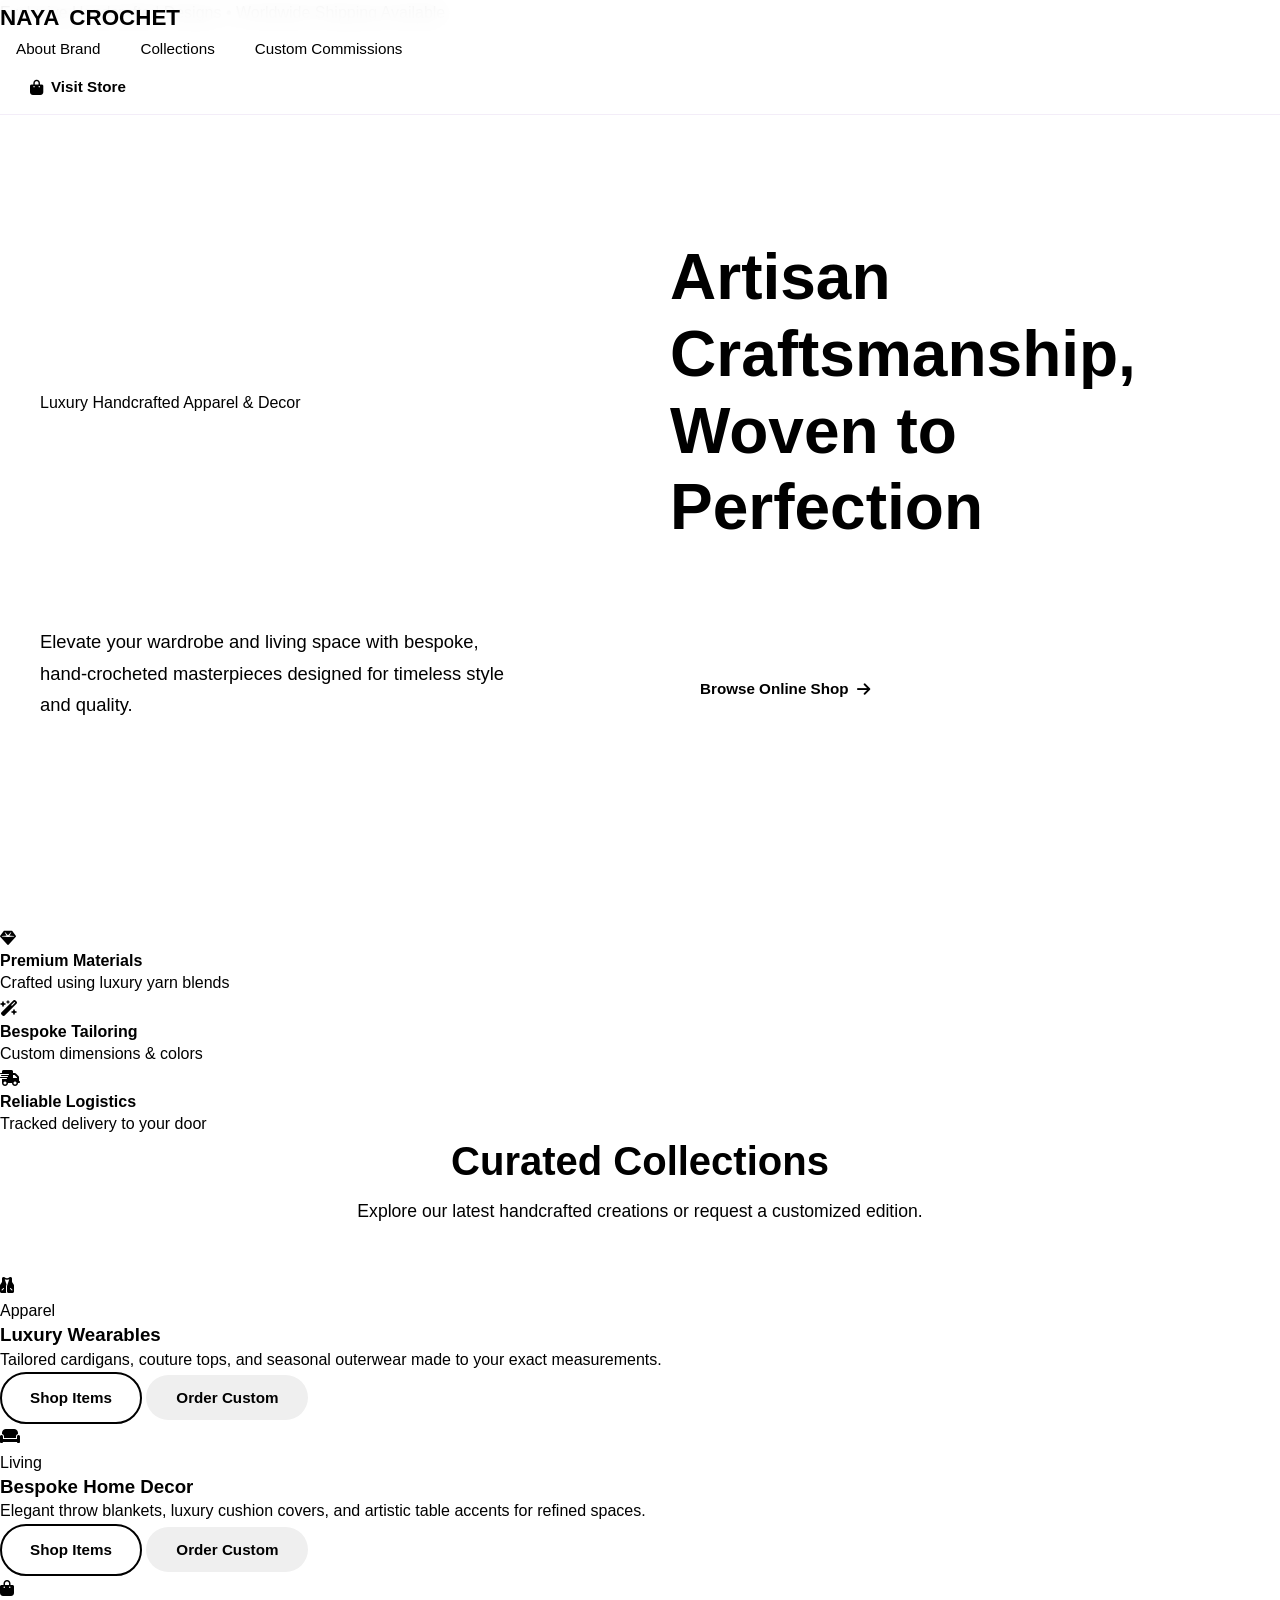
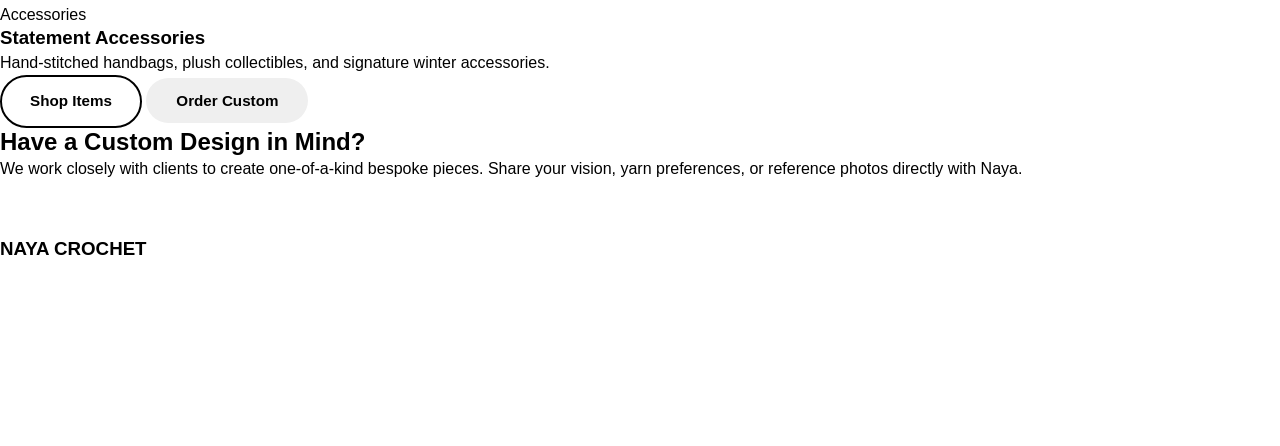
==== commit 6621ef61: "Update index.html" ====
--- a/index.html
+++ b/index.html
@@ -4,7 +4,7 @@
   <meta charset="UTF-8">
   <meta name="viewport" content="width=device-width, initial-scale=1.0">
   <title>Naya Crochet | Handcrafted Elegance</title>
-  <link rel="stylesheet" href="style.css">
+  <link rel="stylesheet" href="styles.css">
   <!-- Font Awesome Icons -->
   <link rel="stylesheet" href="https://cdnjs.cloudflare.com/ajax/libs/font-awesome/6.4.0/css/all.min.css">
   <!-- Google Fonts -->
--- a/styles.css
+++ b/styles.css
@@ -0,0 +1,1402 @@
+
+css_content = '''/* ============================================
+   CROCHET MISHA — STYLESHEET
+   Purple Theme | Handmade Crochet Business
+   ============================================ */
+
+:root {
+    --primary: #6B21A8;
+    --primary-dark: #581C87;
+    --primary-light: #D8B4FE;
+    --primary-lighter: #F3E8FF;
+    --primary-soft: #FAF5FF;
+    --whatsapp: #25D366;
+    --whatsapp-dark: #128C7E;
+    --text-dark: #1F2937;
+    --text-medium: #4B5563;
+    --text-light: #9CA3AF;
+    --bg-light: #F9FAFB;
+    --bg-white: #FFFFFF;
+    --shadow-sm: 0 1px 2px rgba(0,0,0,0.05);
+    --shadow-md: 0 4px 6px -1px rgba(0,0,0,0.1), 0 2px 4px -1px rgba(0,0,0,0.06);
+    --shadow-lg: 0 10px 15px -3px rgba(0,0,0,0.1), 0 4px 6px -2px rgba(0,0,0,0.05);
+    --shadow-xl: 0 20px 25px -5px rgba(0,0,0,0.1), 0 10px 10px -5px rgba(0,0,0,0.04);
+    --radius-sm: 8px;
+    --radius-md: 12px;
+    --radius-lg: 16px;
+    --radius-xl: 24px;
+    --transition: all 0.3s cubic-bezier(0.4, 0, 0.2, 1);
+}
+
+* { margin: 0; padding: 0; box-sizing: border-box; }
+
+html { scroll-behavior: smooth; }
+
+body {
+    font-family: 'Inter', -apple-system, BlinkMacSystemFont, sans-serif;
+    color: var(--text-dark);
+    background: var(--bg-white);
+    line-height: 1.6;
+    overflow-x: hidden;
+}
+
+h1, h2, h3, h4, h5, h6 {
+    font-family: 'Nunito', sans-serif;
+    font-weight: 700;
+    line-height: 1.2;
+}
+
+a { text-decoration: none; color: inherit; }
+
+.container {
+    max-width: 1200px;
+    margin: 0 auto;
+    padding: 0 24px;
+}
+
+/* ============================================
+   BUTTONS
+   ============================================ */
+
+.btn {
+    display: inline-flex;
+    align-items: center;
+    gap: 8px;
+    padding: 12px 28px;
+    border-radius: 50px;
+    font-family: 'Nunito', sans-serif;
+    font-weight: 700;
+    font-size: 0.95rem;
+    border: 2px solid transparent;
+    cursor: pointer;
+    transition: var(--transition);
+    text-align: center;
+    justify-content: center;
+}
+
+.btn-primary {
+    background: var(--primary);
+    color: white;
+    border-color: var(--primary);
+}
+.btn-primary:hover {
+    background: var(--primary-dark);
+    border-color: var(--primary-dark);
+    transform: translateY(-2px);
+    box-shadow: var(--shadow-lg);
+}
+
+.btn-whatsapp {
+    background: var(--whatsapp);
+    color: white;
+    border-color: var(--whatsapp);
+}
+.btn-whatsapp:hover {
+    background: var(--whatsapp-dark);
+    border-color: var(--whatsapp-dark);
+    transform: translateY(-2px);
+    box-shadow: 0 4px 12px rgba(37, 211, 102, 0.3);
+}
+
+.btn-outline {
+    background: transparent;
+    color: var(--primary);
+    border-color: var(--primary);
+}
+.btn-outline:hover {
+    background: var(--primary);
+    color: white;
+    transform: translateY(-2px);
+}
+
+.btn-large { padding: 16px 36px; font-size: 1.05rem; }
+.btn-small { padding: 8px 20px; font-size: 0.85rem; }
+
+/* ============================================
+   NAVIGATION
+   ============================================ */
+
+.navbar {
+    position: fixed;
+    top: 0; left: 0; right: 0;
+    z-index: 1000;
+    background: rgba(255,255,255,0.92);
+    backdrop-filter: blur(12px);
+    border-bottom: 1px solid rgba(107,33,168,0.08);
+    transition: var(--transition);
+}
+
+.navbar.scrolled {
+    box-shadow: var(--shadow-md);
+    background: rgba(255,255,255,0.98);
+}
+
+.nav-container {
+    max-width: 1200px;
+    margin: 0 auto;
+    padding: 0 24px;
+    display: flex;
+    align-items: center;
+    justify-content: space-between;
+    height: 72px;
+}
+
+.logo {
+    display: flex;
+    align-items: center;
+    gap: 10px;
+    font-family: 'Nunito', sans-serif;
+    font-weight: 800;
+    font-size: 1.4rem;
+    color: var(--primary-dark);
+}
+
+.logo-icon {
+    font-size: 1.8rem;
+    animation: bounce 2s infinite;
+}
+
+@keyframes bounce {
+    0%, 100% { transform: translateY(0); }
+    50% { transform: translateY(-5px); }
+}
+
+.nav-links {
+    display: flex;
+    align-items: center;
+    gap: 8px;
+    list-style: none;
+}
+
+.nav-links a {
+    padding: 8px 16px;
+    border-radius: 50px;
+    font-weight: 500;
+    font-size: 0.95rem;
+    color: var(--text-medium);
+    transition: var(--transition);
+}
+
+.nav-links a:hover, .nav-links a.active {
+    color: var(--primary);
+    background: var(--primary-lighter);
+}
+
+.nav-links .nav-cta {
+    background: var(--primary);
+    color: white !important;
+    margin-left: 8px;
+}
+.nav-links .nav-cta:hover {
+    background: var(--primary-dark);
+}
+
+.mobile-toggle {
+    display: none;
+    flex-direction: column;
+    gap: 5px;
+    background: none;
+    border: none;
+    cursor: pointer;
+    padding: 8px;
+}
+
+.mobile-toggle span {
+    display: block;
+    width: 24px;
+    height: 2px;
+    background: var(--primary-dark);
+    border-radius: 2px;
+    transition: var(--transition);
+}
+
+.mobile-toggle.active span:nth-child(1) { transform: rotate(45deg) translate(5px, 5px); }
+.mobile-toggle.active span:nth-child(2) { opacity: 0; }
+.mobile-toggle.active span:nth-child(3) { transform: rotate(-45deg) translate(5px, -5px); }
+
+/* ============================================
+   HERO SECTION
+   ============================================ */
+
+.hero {
+    min-height: 100vh;
+    display: flex;
+    align-items: center;
+    padding: 100px 24px 60px;
+    position: relative;
+    overflow: hidden;
+    background: linear-gradient(135deg, var(--primary-soft) 0%, #fff 50%, var(--primary-lighter) 100%);
+}
+
+.hero-bg {
+    position: absolute;
+    inset: 0;
+    background: 
+        radial-gradient(circle at 20% 80%, rgba(216,180,254,0.3) 0%, transparent 50%),
+        radial-gradient(circle at 80% 20%, rgba(107,33,168,0.08) 0%, transparent 50%);
+    pointer-events: none;
+}
+
+.hero-content {
+    max-width: 1200px;
+    margin: 0 auto;
+    display: grid;
+    grid-template-columns: 1fr 1fr;
+    gap: 60px;
+    align-items: center;
+    width: 100%;
+    position: relative;
+    z-index: 1;
+}
+
+.hero-tag {
+    display: inline-block;
+    background: var(--primary-lighter);
+    color: var(--primary-dark);
+    padding: 8px 20px;
+    border-radius: 50px;
+    font-size: 0.9rem;
+    font-weight: 600;
+    margin-bottom: 24px;
+    border: 1px solid rgba(107,33,168,0.15);
+}
+
+.hero h1 {
+    font-size: clamp(2.5rem, 5vw, 4rem);
+    color: var(--text-dark);
+    margin-bottom: 20px;
+}
+
+.hero h1 .highlight {
+    color: var(--primary);
+    position: relative;
+}
+
+.hero h1 .highlight::after {
+    content: '';
+    position: absolute;
+    bottom: 4px;
+    left: 0;
+    right: 0;
+    height: 8px;
+    background: var(--primary-light);
+    opacity: 0.4;
+    border-radius: 4px;
+    z-index: -1;
+}
+
+.hero p {
+    font-size: 1.15rem;
+    color: var(--text-medium);
+    margin-bottom: 32px;
+    max-width: 480px;
+    line-height: 1.7;
+}
+
+.hero-buttons {
+    display: flex;
+    gap: 16px;
+    flex-wrap: wrap;
+    margin-bottom: 40px;
+}
+
+.hero-stats {
+    display: flex;
+    gap: 40px;
+}
+
+.hero-stats div {
+    display: flex;
+    flex-direction: column;
+}
+
+.hero-stats strong {
+    font-family: 'Nunito', sans-serif;
+    font-size: 1.8rem;
+    font-weight: 800;
+    color: var(--primary);
+}
+
+.hero-stats span {
+    font-size: 0.9rem;
+    color: var(--text-light);
+    margin-top: 4px;
+}
+
+/* Hero Image */
+.hero-image {
+    display: flex;
+    justify-content: center;
+    align-items: center;
+}
+
+.hero-img-wrapper {
+    position: relative;
+    width: 100%;
+    max-width: 480px;
+}
+
+.hero-placeholder {
+    width: 100%;
+    aspect-ratio: 1;
+    background: linear-gradient(135deg, var(--primary-lighter), var(--primary-soft));
+    border-radius: var(--radius-xl);
+    display: flex;
+    flex-direction: column;
+    align-items: center;
+    justify-content: center;
+    border: 3px solid rgba(107,33,168,0.1);
+    box-shadow: var(--shadow-xl);
+}
+
+.hero-placeholder span {
+    font-size: 6rem;
+    margin-bottom: 16px;
+}
+
+.hero-placeholder p {
+    font-size: 1rem;
+    color: var(--primary);
+    font-weight: 600;
+    margin: 0;
+}
+
+.yarn-decoration {
+    position: absolute;
+    font-size: 2.5rem;
+    animation: float 3s ease-in-out infinite;
+    filter: drop-shadow(0 4px 6px rgba(0,0,0,0.1));
+}
+
+.yarn-1 { top: -20px; right: 20px; animation-delay: 0s; }
+.yarn-2 { bottom: 40px; left: -30px; animation-delay: 1s; }
+.yarn-3 { top: 50%; right: -20px; animation-delay: 2s; }
+
+@keyframes float {
+    0%, 100% { transform: translateY(0) rotate(0deg); }
+    50% { transform: translateY(-15px) rotate(5deg); }
+}
+
+/* ============================================
+   SECTIONS COMMON
+   ============================================ */
+
+.section-header {
+    text-align: center;
+    margin-bottom: 48px;
+}
+
+.section-tag {
+    display: inline-block;
+    background: var(--primary-lighter);
+    color: var(--primary);
+    padding: 6px 18px;
+    border-radius: 50px;
+    font-size: 0.85rem;
+    font-weight: 700;
+    text-transform: uppercase;
+    letter-spacing: 1px;
+    margin-bottom: 16px;
+}
+
+.section-header h2 {
+    font-size: clamp(1.8rem, 4vw, 2.5rem);
+    color: var(--text-dark);
+    margin-bottom: 12px;
+}
+
+.section-header p {
+    color: var(--text-medium);
+    font-size: 1.1rem;
+}
+
+.section-footer {
+    text-align: center;
+    margin-top: 40px;
+}
+
+/* ============================================
+   FEATURED PRODUCTS
+   ============================================ */
+
+.featured {
+    padding: 100px 0;
+    background: var(--bg-white);
+}
+
+.products-grid {
+    display: grid;
+    grid-template-columns: repeat(auto-fill, minmax(260px, 1fr));
+    gap: 28px;
+}
+
+.product-card {
+    background: var(--bg-white);
+    border-radius: var(--radius-lg);
+    overflow: hidden;
+    border: 1px solid rgba(107,33,168,0.08);
+    transition: var(--transition);
+    position: relative;
+}
+
+.product-card:hover {
+    transform: translateY(-8px);
+    box-shadow: var(--shadow-xl);
+    border-color: rgba(107,33,168,0.15);
+}
+
+.product-image {
+    aspect-ratio: 1;
+    background: linear-gradient(135deg, var(--primary-lighter), var(--primary-soft));
+    display: flex;
+    align-items: center;
+    justify-content: center;
+    position: relative;
+    overflow: hidden;
+}
+
+.product-image .emoji {
+    font-size: 4rem;
+    transition: var(--transition);
+}
+
+.product-card:hover .product-image .emoji {
+    transform: scale(1.1);
+}
+
+.product-badge {
+    position: absolute;
+    top: 12px;
+    left: 12px;
+    background: var(--primary);
+    color: white;
+    padding: 4px 12px;
+    border-radius: 50px;
+    font-size: 0.75rem;
+    font-weight: 700;
+}
+
+.product-badge.bestseller { background: #F59E0B; }
+.product-badge.new { background: #10B981; }
+.product-badge.custom { background: var(--primary); }
+
+.product-info {
+    padding: 20px;
+}
+
+.product-info h3 {
+    font-size: 1.1rem;
+    margin-bottom: 6px;
+    color: var(--text-dark);
+}
+
+.product-info p {
+    font-size: 0.9rem;
+    color: var(--text-light);
+    margin-bottom: 12px;
+}
+
+.product-meta {
+    display: flex;
+    align-items: center;
+    justify-content: space-between;
+}
+
+.product-price {
+    font-family: 'Nunito', sans-serif;
+    font-weight: 800;
+    font-size: 1.2rem;
+    color: var(--primary);
+}
+
+.product-price .original {
+    font-size: 0.9rem;
+    color: var(--text-light);
+    text-decoration: line-through;
+    margin-left: 6px;
+    font-weight: 500;
+}
+
+.btn-add-cart {
+    width: 40px;
+    height: 40px;
+    border-radius: 50%;
+    background: var(--primary-lighter);
+    color: var(--primary);
+    border: none;
+    display: flex;
+    align-items: center;
+    justify-content: center;
+    cursor: pointer;
+    transition: var(--transition);
+    font-size: 1.2rem;
+}
+
+.btn-add-cart:hover {
+    background: var(--primary);
+    color: white;
+    transform: scale(1.1);
+}
+
+.btn-add-cart.added {
+    background: var(--whatsapp);
+    color: white;
+}
+
+/* ============================================
+   CUSTOM ORDERS BANNER
+   ============================================ */
+
+.custom-banner {
+    padding: 100px 0;
+    background: linear-gradient(135deg, var(--primary-dark) 0%, var(--primary) 100%);
+    position: relative;
+    overflow: hidden;
+}
+
+.custom-banner::before {
+    content: '';
+    position: absolute;
+    inset: 0;
+    background: url("data:image/svg+xml,%3Csvg width='60' height='60' viewBox='0 0 60 60' xmlns='http://www.w3.org/2000/svg'%3E%3Cg fill='none' fill-rule='evenodd'%3E%3Cg fill='%23ffffff' fill-opacity='0.05'%3E%3Cpath d='M36 34v-4h-2v4h-4v2h4v4h2v-4h4v-2h-4zm0-30V0h-2v4h-4v2h4v4h2V6h4V4h-4zM6 34v-4H4v4H0v2h4v4h2v-4h4v-2H6zM6 4V0H4v4H0v2h4v4h2V6h4V4H6z'/%3E%3C/g%3E%3C/g%3E%3C/svg%3E");
+}
+
+.custom-content {
+    display: grid;
+    grid-template-columns: 1fr 1fr;
+    gap: 60px;
+    align-items: center;
+    position: relative;
+    z-index: 1;
+}
+
+.custom-text .section-tag {
+    background: rgba(255,255,255,0.15);
+    color: white;
+    border: 1px solid rgba(255,255,255,0.2);
+}
+
+.custom-text h2 {
+    font-size: clamp(1.8rem, 4vw, 2.5rem);
+    color: white;
+    margin: 16px 0 20px;
+}
+
+.custom-text p {
+    color: rgba(255,255,255,0.85);
+    font-size: 1.1rem;
+    margin-bottom: 32px;
+    line-height: 1.7;
+}
+
+.custom-visual {
+    display: grid;
+    gap: 20px;
+}
+
+.custom-card {
+    background: rgba(255,255,255,0.1);
+    backdrop-filter: blur(10px);
+    border: 1px solid rgba(255,255,255,0.15);
+    border-radius: var(--radius-lg);
+    padding: 24px;
+    display: flex;
+    align-items: flex-start;
+    gap: 16px;
+    transition: var(--transition);
+}
+
+.custom-card:hover {
+    background: rgba(255,255,255,0.15);
+    transform: translateX(8px);
+}
+
+.custom-icon {
+    font-size: 2rem;
+    flex-shrink: 0;
+}
+
+.custom-card h4 {
+    color: white;
+    font-size: 1.1rem;
+    margin-bottom: 4px;
+}
+
+.custom-card p {
+    color: rgba(255,255,255,0.75);
+    font-size: 0.9rem;
+    margin: 0;
+}
+
+/* ============================================
+   ABOUT PREVIEW
+   ============================================ */
+
+.about-preview {
+    padding: 100px 0;
+    background: var(--bg-light);
+}
+
+.about-grid {
+    display: grid;
+    grid-template-columns: 1fr 1fr;
+    gap: 60px;
+    align-items: center;
+}
+
+.about-image {
+    position: relative;
+}
+
+.about-img-placeholder {
+    width: 100%;
+    aspect-ratio: 4/5;
+    background: linear-gradient(135deg, var(--primary-lighter), var(--primary-soft));
+    border-radius: var(--radius-xl);
+    display: flex;
+    flex-direction: column;
+    align-items: center;
+    justify-content: center;
+    border: 3px solid rgba(107,33,168,0.1);
+    box-shadow: var(--shadow-lg);
+}
+
+.about-img-placeholder span {
+    font-size: 5rem;
+    margin-bottom: 12px;
+}
+
+.about-img-placeholder p {
+    font-size: 1rem;
+    color: var(--primary);
+    font-weight: 600;
+    margin: 0;
+}
+
+.about-badge {
+    position: absolute;
+    bottom: -20px;
+    right: -20px;
+    background: var(--primary);
+    color: white;
+    width: 120px;
+    height: 120px;
+    border-radius: 50%;
+    display: flex;
+    flex-direction: column;
+    align-items: center;
+    justify-content: center;
+    box-shadow: var(--shadow-xl);
+    border: 4px solid white;
+}
+
+.about-badge span {
+    font-family: 'Nunito', sans-serif;
+    font-size: 2rem;
+    font-weight: 800;
+    line-height: 1;
+}
+
+.about-badge small {
+    font-size: 0.75rem;
+    text-align: center;
+    line-height: 1.3;
+    margin-top: 4px;
+}
+
+.about-text h2 {
+    font-size: clamp(1.8rem, 4vw, 2.5rem);
+    margin: 16px 0 20px;
+}
+
+.about-text p {
+    color: var(--text-medium);
+    margin-bottom: 20px;
+    line-height: 1.8;
+    font-size: 1.05rem;
+}
+
+/* ============================================
+   TESTIMONIALS
+   ============================================ */
+
+.testimonials {
+    padding: 100px 0;
+    background: var(--bg-white);
+}
+
+.testimonials-grid {
+    display: grid;
+    grid-template-columns: repeat(auto-fit, minmax(300px, 1fr));
+    gap: 28px;
+}
+
+.testimonial-card {
+    background: var(--bg-light);
+    border-radius: var(--radius-lg);
+    padding: 32px;
+    border: 1px solid rgba(107,33,168,0.06);
+    transition: var(--transition);
+}
+
+.testimonial-card:hover {
+    transform: translateY(-4px);
+    box-shadow: var(--shadow-lg);
+    border-color: rgba(107,33,168,0.1);
+}
+
+.stars {
+    color: #F59E0B;
+    font-size: 1.2rem;
+    letter-spacing: 2px;
+    margin-bottom: 16px;
+}
+
+.testimonial-card > p {
+    color: var(--text-medium);
+    font-size: 1rem;
+    line-height: 1.7;
+    margin-bottom: 24px;
+    font-style: italic;
+}
+
+.testimonial-author {
+    display: flex;
+    align-items: center;
+    gap: 12px;
+}
+
+.author-avatar {
+    width: 44px;
+    height: 44px;
+    border-radius: 50%;
+    background: linear-gradient(135deg, var(--primary), var(--primary-light));
+    color: white;
+    display: flex;
+    align-items: center;
+    justify-content: center;
+    font-family: 'Nunito', sans-serif;
+    font-weight: 700;
+    font-size: 1.1rem;
+}
+
+.testimonial-author strong {
+    display: block;
+    font-size: 0.95rem;
+    color: var(--text-dark);
+}
+
+.testimonial-author span {
+    font-size: 0.85rem;
+    color: var(--text-light);
+}
+
+/* ============================================
+   FAQ
+   ============================================ */
+
+.faq {
+    padding: 100px 0;
+    background: var(--bg-light);
+}
+
+.faq-list {
+    max-width: 720px;
+    margin: 0 auto;
+    display: flex;
+    flex-direction: column;
+    gap: 16px;
+}
+
+.faq-item {
+    background: var(--bg-white);
+    border-radius: var(--radius-md);
+    border: 1px solid rgba(107,33,168,0.08);
+    overflow: hidden;
+    transition: var(--transition);
+}
+
+.faq-item:hover {
+    border-color: rgba(107,33,168,0.15);
+}
+
+.faq-question {
+    width: 100%;
+    padding: 20px 24px;
+    background: none;
+    border: none;
+    display: flex;
+    align-items: center;
+    justify-content: space-between;
+    cursor: pointer;
+    font-family: 'Nunito', sans-serif;
+    font-weight: 700;
+    font-size: 1.05rem;
+    color: var(--text-dark);
+    text-align: left;
+}
+
+.faq-icon {
+    width: 28px;
+    height: 28px;
+    border-radius: 50%;
+    background: var(--primary-lighter);
+    color: var(--primary);
+    display: flex;
+    align-items: center;
+    justify-content: center;
+    font-size: 1.2rem;
+    transition: var(--transition);
+    flex-shrink: 0;
+    margin-left: 12px;
+}
+
+.faq-item.active .faq-icon {
+    background: var(--primary);
+    color: white;
+    transform: rotate(45deg);
+}
+
+.faq-answer {
+    max-height: 0;
+    overflow: hidden;
+    transition: max-height 0.3s ease, padding 0.3s ease;
+}
+
+.faq-item.active .faq-answer {
+    max-height: 200px;
+    padding: 0 24px 20px;
+}
+
+.faq-answer p {
+    color: var(--text-medium);
+    line-height: 1.7;
+}
+
+/* ============================================
+   NEWSLETTER
+   ============================================ */
+
+.newsletter {
+    padding: 80px 0;
+    background: var(--bg-white);
+}
+
+.newsletter-box {
+    background: linear-gradient(135deg, var(--primary-soft), var(--primary-lighter));
+    border-radius: var(--radius-xl);
+    padding: 48px;
+    display: flex;
+    align-items: center;
+    justify-content: space-between;
+    gap: 40px;
+    border: 1px solid rgba(107,33,168,0.1);
+}
+
+.newsletter-text h3 {
+    font-size: 1.6rem;
+    margin-bottom: 8px;
+}
+
+.newsletter-text p {
+    color: var(--text-medium);
+}
+
+.newsletter-form {
+    display: flex;
+    gap: 12px;
+    flex-shrink: 0;
+}
+
+.newsletter-form input {
+    padding: 14px 20px;
+    border: 2px solid rgba(107,33,168,0.15);
+    border-radius: 50px;
+    font-size: 1rem;
+    min-width: 280px;
+    outline: none;
+    transition: var(--transition);
+    font-family: 'Inter', sans-serif;
+}
+
+.newsletter-form input:focus {
+    border-color: var(--primary);
+    box-shadow: 0 0 0 4px rgba(107,33,168,0.1);
+}
+
+/* ============================================
+   FOOTER
+   ============================================ */
+
+.footer {
+    background: var(--text-dark);
+    color: white;
+    padding: 80px 0 0;
+}
+
+.footer-grid {
+    display: grid;
+    grid-template-columns: 2fr 1fr 1fr 1.5fr;
+    gap: 48px;
+    margin-bottom: 60px;
+}
+
+.footer-brand .logo {
+    color: white;
+    margin-bottom: 16px;
+}
+
+.footer-brand p {
+    color: rgba(255,255,255,0.7);
+    line-height: 1.7;
+    margin-bottom: 20px;
+}
+
+.social-links {
+    display: flex;
+    gap: 12px;
+}
+
+.social-links a {
+    width: 44px;
+    height: 44px;
+    border-radius: 50%;
+    background: rgba(255,255,255,0.1);
+    display: flex;
+    align-items: center;
+    justify-content: center;
+    font-size: 1.2rem;
+    transition: var(--transition);
+}
+
+.social-links a:hover {
+    background: var(--primary);
+    transform: translateY(-3px);
+}
+
+.footer-links h4 {
+    font-size: 1.1rem;
+    margin-bottom: 20px;
+    color: white;
+}
+
+.footer-links ul {
+    list-style: none;
+}
+
+.footer-links li {
+    margin-bottom: 12px;
+}
+
+.footer-links a {
+    color: rgba(255,255,255,0.7);
+    transition: var(--transition);
+    font-size: 0.95rem;
+}
+
+.footer-links a:hover {
+    color: var(--primary-light);
+    padding-left: 4px;
+}
+
+.footer-contact h4 {
+    font-size: 1.1rem;
+    margin-bottom: 12px;
+}
+
+.footer-contact p {
+    color: rgba(255,255,255,0.7);
+    margin-bottom: 20px;
+    font-size: 0.95rem;
+}
+
+.footer-bottom {
+    border-top: 1px solid rgba(255,255,255,0.1);
+    padding: 24px 0;
+    text-align: center;
+}
+
+.footer-bottom p {
+    color: rgba(255,255,255,0.5);
+    font-size: 0.9rem;
+}
+
+/* ============================================
+   WHATSAPP FLOAT
+   ============================================ */
+
+.whatsapp-float {
+    position: fixed;
+    bottom: 100px;
+    right: 24px;
+    width: 60px;
+    height: 60px;
+    background: var(--whatsapp);
+    color: white;
+    border-radius: 50%;
+    display: flex;
+    align-items: center;
+    justify-content: center;
+    box-shadow: 0 4px 12px rgba(37,211,102,0.4);
+    z-index: 999;
+    transition: var(--transition);
+    animation: pulse 2s infinite;
+}
+
+.whatsapp-float:hover {
+    transform: scale(1.1) rotate(-5deg);
+    box-shadow: 0 6px 20px rgba(37,211,102,0.5);
+}
+
+.whatsapp-tooltip {
+    position: absolute;
+    right: 70px;
+    background: var(--text-dark);
+    color: white;
+    padding: 8px 16px;
+    border-radius: 8px;
+    font-size: 0.85rem;
+    white-space: nowrap;
+    opacity: 0;
+    transform: translateX(10px);
+    transition: var(--transition);
+    pointer-events: none;
+}
+
+.whatsapp-float:hover .whatsapp-tooltip {
+    opacity: 1;
+    transform: translateX(0);
+}
+
+@keyframes pulse {
+    0%, 100% { box-shadow: 0 4px 12px rgba(37,211,102,0.4); }
+    50% { box-shadow: 0 4px 20px rgba(37,211,102,0.6); }
+}
+
+/* ============================================
+   CART
+   ============================================ */
+
+.cart-toggle {
+    position: fixed;
+    bottom: 24px;
+    right: 24px;
+    width: 56px;
+    height: 56px;
+    background: var(--primary);
+    color: white;
+    border: none;
+    border-radius: 50%;
+    display: flex;
+    align-items: center;
+    justify-content: center;
+    cursor: pointer;
+    z-index: 998;
+    box-shadow: var(--shadow-lg);
+    transition: var(--transition);
+}
+
+.cart-toggle:hover {
+    background: var(--primary-dark);
+    transform: scale(1.1);
+}
+
+.cart-count {
+    position: absolute;
+    top: -4px;
+    right: -4px;
+    width: 22px;
+    height: 22px;
+    background: #EF4444;
+    color: white;
+    border-radius: 50%;
+    font-size: 0.75rem;
+    font-weight: 700;
+    display: flex;
+    align-items: center;
+    justify-content: center;
+    border: 2px solid white;
+}
+
+.cart-overlay {
+    position: fixed;
+    inset: 0;
+    background: rgba(0,0,0,0.4);
+    backdrop-filter: blur(4px);
+    z-index: 1001;
+    opacity: 0;
+    visibility: hidden;
+    transition: var(--transition);
+}
+
+.cart-overlay.active {
+    opacity: 1;
+    visibility: visible;
+}
+
+.cart-drawer {
+    position: fixed;
+    top: 0;
+    right: 0;
+    width: 100%;
+    max-width: 420px;
+    height: 100vh;
+    background: var(--bg-white);
+    z-index: 1002;
+    transform: translateX(100%);
+    transition: transform 0.4s cubic-bezier(0.4, 0, 0.2, 1);
+    display: flex;
+    flex-direction: column;
+}
+
+.cart-drawer.active {
+    transform: translateX(0);
+}
+
+.cart-header {
+    padding: 24px;
+    border-bottom: 1px solid rgba(107,33,168,0.1);
+    display: flex;
+    align-items: center;
+    justify-content: space-between;
+}
+
+.cart-header h3 {
+    font-size: 1.3rem;
+}
+
+.cart-close {
+    width: 36px;
+    height: 36px;
+    border-radius: 50%;
+    border: none;
+    background: var(--bg-light);
+    color: var(--text-dark);
+    font-size: 1.5rem;
+    cursor: pointer;
+    display: flex;
+    align-items: center;
+    justify-content: center;
+    transition: var(--transition);
+}
+
+.cart-close:hover {
+    background: var(--primary-lighter);
+    color: var(--primary);
+}
+
+.cart-items {
+    flex: 1;
+    overflow-y: auto;
+    padding: 24px;
+}
+
+.cart-empty {
+    text-align: center;
+    padding: 40px 20px;
+}
+
+.cart-empty span {
+    font-size: 4rem;
+    display: block;
+    margin-bottom: 16px;
+}
+
+.cart-empty p {
+    color: var(--text-light);
+    margin-bottom: 20px;
+}
+
+.cart-item {
+    display: flex;
+    gap: 16px;
+    padding: 16px;
+    background: var(--bg-light);
+    border-radius: var(--radius-md);
+    margin-bottom: 12px;
+    align-items: center;
+}
+
+.cart-item-img {
+    width: 60px;
+    height: 60px;
+    background: linear-gradient(135deg, var(--primary-lighter), var(--primary-soft));
+    border-radius: var(--radius-sm);
+    display: flex;
+    align-items: center;
+    justify-content: center;
+    font-size: 1.8rem;
+    flex-shrink: 0;
+}
+
+.cart-item-info {
+    flex: 1;
+}
+
+.cart-item-info h4 {
+    font-size: 0.95rem;
+    margin-bottom: 4px;
+}
+
+.cart-item-info .price {
+    color: var(--primary);
+    font-weight: 700;
+    font-family: 'Nunito', sans-serif;
+}
+
+.cart-item-remove {
+    width: 32px;
+    height: 32px;
+    border-radius: 50%;
+    border: none;
+    background: rgba(239,68,68,0.1);
+    color: #EF4444;
+    cursor: pointer;
+    display: flex;
+    align-items: center;
+    justify-content: center;
+    transition: var(--transition);
+    flex-shrink: 0;
+}
+
+.cart-item-remove:hover {
+    background: #EF4444;
+    color: white;
+}
+
+.cart-footer {
+    padding: 24px;
+    border-top: 1px solid rgba(107,33,168,0.1);
+    background: var(--bg-white);
+}
+
+.cart-total {
+    display: flex;
+    justify-content: space-between;
+    align-items: center;
+    margin-bottom: 16px;
+    font-size: 1.1rem;
+}
+
+.cart-total strong {
+    font-family: 'Nunito', sans-serif;
+    font-size: 1.3rem;
+    color: var(--primary);
+}
+
+.cart-note {
+    text-align: center;
+    font-size: 0.85rem;
+    color: var(--text-light);
+    margin-top: 12px;
+}
+
+/* ============================================
+   RESPONSIVE
+   ============================================ */
+
+@media (max-width: 992px) {
+    .hero-content,
+    .custom-content,
+    .about-grid {
+        grid-template-columns: 1fr;
+    }
+    
+    .hero-image { order: -1; }
+    .hero-img-wrapper { max-width: 320px; margin: 0 auto; }
+    
+    .custom-visual { order: 1; }
+    
+    .footer-grid {
+        grid-template-columns: 1fr 1fr;
+    }
+    
+    .newsletter-box {
+        flex-direction: column;
+        text-align: center;
+    }
+    
+    .newsletter-form {
+        width: 100%;
+        justify-content: center;
+    }
+}
+
+@media (max-width: 768px) {
+    .mobile-toggle { display: flex; }
+    
+    .nav-links {
+        position: fixed;
+        top: 72px;
+        left: 0;
+        right: 0;
+        background: var(--bg-white);
+        flex-direction: column;
+        padding: 24px;
+        gap: 8px;
+        box-shadow: var(--shadow-lg);
+        transform: translateY(-150%);
+        opacity: 0;
+        transition: var(--transition);
+        border-bottom: 1px solid rgba(107,33,168,0.1);
+    }
+    
+    .nav-links.active {
+        transform: translateY(0);
+        opacity: 1;
+    }
+    
+    .nav-links a { width: 100%; text-align: center; }
+    .nav-links .nav-cta { margin-left: 0; margin-top: 8px; }
+    
+    .hero { padding-top: 100px; }
+    .hero h1 { font-size: 2.2rem; }
+    .hero-stats { gap: 24px; }
+    
+    .products-grid { grid-template-columns: repeat(2, 1fr); gap: 16px; }
+    
+    .testimonials-grid { grid-template-columns: 1fr; }
+    
+    .footer-grid { grid-template-columns: 1fr; gap: 32px; }
+    
+    .newsletter-form { flex-direction: column; }
+    .newsletter-form input { min-width: 100%; }
+    
+    .about-badge { width: 90px; height: 90px; right: -10px; bottom: -10px; }
+    .about-badge span { font-size: 1.5rem; }
+    
+    .whatsapp-float { bottom: 90px; right: 16px; width: 52px; height: 52px; }
+    .cart-toggle { bottom: 16px; right: 16px; width: 52px; height: 52px; }
+}
+
+@media (max-width: 480px) {
+    .products-grid { grid-template-columns: 1fr; }
+    .hero-buttons { flex-direction: column; }
+    .btn { width: 100%; }
+}
+
+/* ============================================
+   ANIMATIONS
+   ============================================ */
+
+.fade-in {
+    opacity: 0;
+    transform: translateY(30px);
+    transition: opacity 0.6s ease, transform 0.6s ease;
+}
+
+.fade-in.visible {
+    opacity: 1;
+    transform: translateY(0);
+}
+
+/* Scrollbar styling */
+::-webkit-scrollbar { width: 8px; }
+::-webkit-scrollbar-track { background: var(--bg-light); }
+::-webkit-scrollbar-thumb { background: var(--primary-light); border-radius: 4px; }
+::-webkit-scrollbar-thumb:hover { background: var(--primary); }
+'''
+
+with open('/mnt/agents/output/styles.css', 'w') as f:
+    f.write(css_content)
+print("styles.css created")
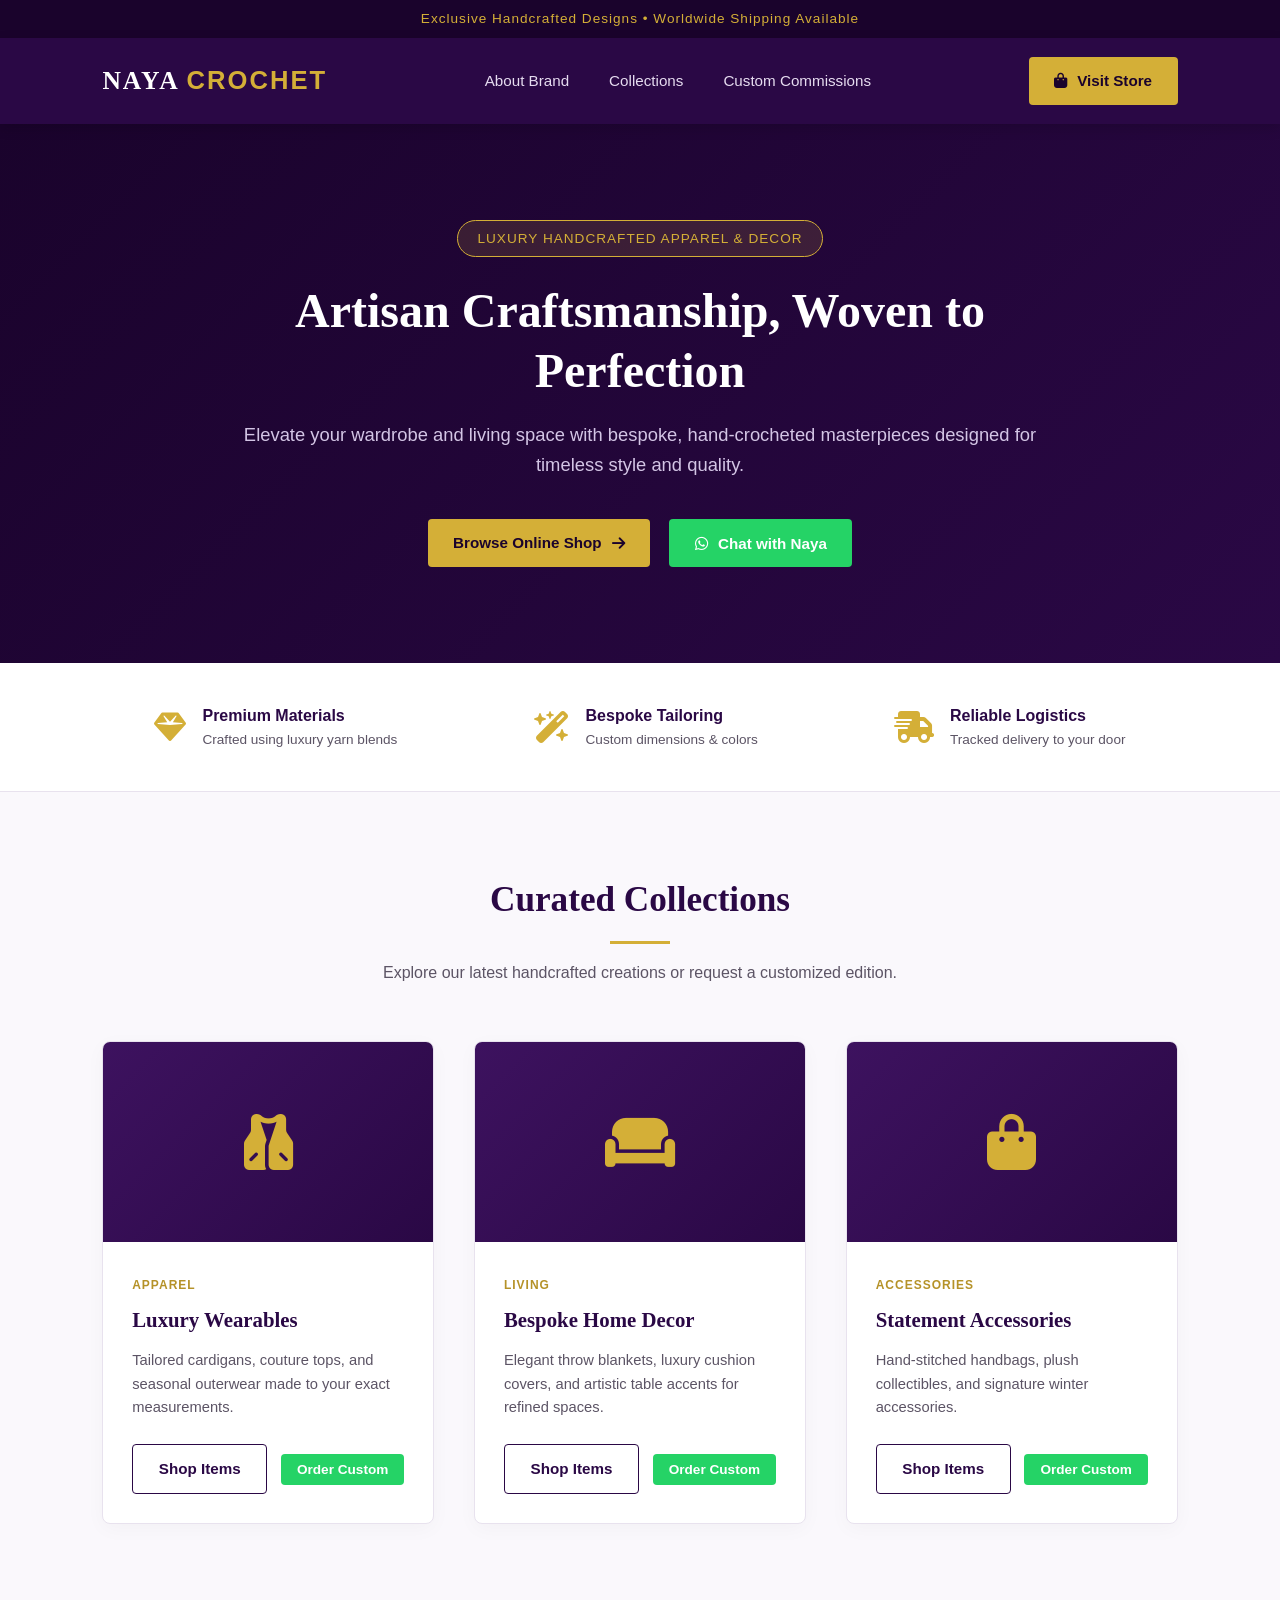
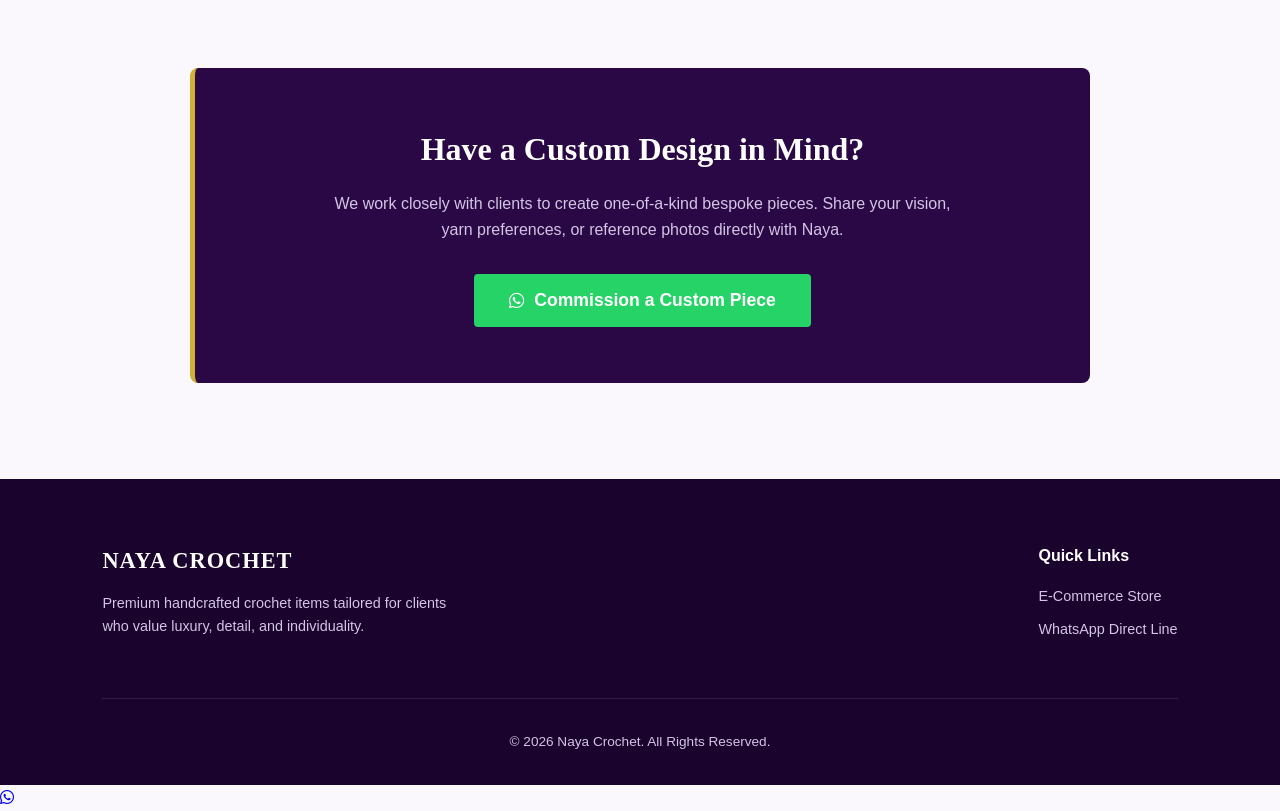
==== commit 7a24a214: "Update index.html" ====
--- a/index.html
+++ b/index.html
@@ -163,5 +163,10 @@
   </footer>
 
   <script src="script.js"></script>
+
+<a href="#" class="floating-whatsapp" id="floatingWhatsapp">
+  <i class="fa-brands fa-whatsapp"></i>
+</a>
+
 </body>
 </html>
--- a/styles.css
+++ b/styles.css
@@ -1,1402 +1,414 @@
-
-css_content = '''/* ============================================
-   CROCHET MISHA — STYLESHEET
-   Purple Theme | Handmade Crochet Business
-   ============================================ */
-
+/* Color Palette Variables */
 :root {
-    --primary: #6B21A8;
-    --primary-dark: #581C87;
-    --primary-light: #D8B4FE;
-    --primary-lighter: #F3E8FF;
-    --primary-soft: #FAF5FF;
-    --whatsapp: #25D366;
-    --whatsapp-dark: #128C7E;
-    --text-dark: #1F2937;
-    --text-medium: #4B5563;
-    --text-light: #9CA3AF;
-    --bg-light: #F9FAFB;
-    --bg-white: #FFFFFF;
-    --shadow-sm: 0 1px 2px rgba(0,0,0,0.05);
-    --shadow-md: 0 4px 6px -1px rgba(0,0,0,0.1), 0 2px 4px -1px rgba(0,0,0,0.06);
-    --shadow-lg: 0 10px 15px -3px rgba(0,0,0,0.1), 0 4px 6px -2px rgba(0,0,0,0.05);
-    --shadow-xl: 0 20px 25px -5px rgba(0,0,0,0.1), 0 10px 10px -5px rgba(0,0,0,0.04);
-    --radius-sm: 8px;
-    --radius-md: 12px;
-    --radius-lg: 16px;
-    --radius-xl: 24px;
-    --transition: all 0.3s cubic-bezier(0.4, 0, 0.2, 1);
-}
-
-* { margin: 0; padding: 0; box-sizing: border-box; }
-
-html { scroll-behavior: smooth; }
+  --primary-purple: #2A0845;      /* Deep Royal Purple */
+  --purple-dark: #1A032C;          /* Deep Dark Shadow */
+  --purple-light: #3D125F;         /* Secondary Accent Purple */
+  --accent-gold: #D4AF37;          /* Metallic Champagne Gold */
+  --accent-gold-hover: #B59228;
+  --whatsapp-green: #25D366;
+  --whatsapp-hover: #1EBC57;
+  --bg-light: #FAF8FC;             /* Subtle Lavender White Background */
+  --card-bg: #FFFFFF;
+  --text-dark: #1F1B24;
+  --text-muted: #5C5465;
+  --border-color: #E8E2EE;
+}
+
+/* Reset & Fonts */
+* {
+  margin: 0;
+  padding: 0;
+  box-sizing: border-box;
+  font-family: 'Plus Jakarta Sans', sans-serif;
+}
 
 body {
-    font-family: 'Inter', -apple-system, BlinkMacSystemFont, sans-serif;
-    color: var(--text-dark);
-    background: var(--bg-white);
-    line-height: 1.6;
-    overflow-x: hidden;
-}
-
-h1, h2, h3, h4, h5, h6 {
-    font-family: 'Nunito', sans-serif;
-    font-weight: 700;
-    line-height: 1.2;
-}
-
-a { text-decoration: none; color: inherit; }
-
-.container {
-    max-width: 1200px;
-    margin: 0 auto;
-    padding: 0 24px;
-}
-
-/* ============================================
-   BUTTONS
-   ============================================ */
-
+  background-color: var(--bg-light);
+  color: var(--text-dark);
+  line-height: 1.6;
+}
+
+h1, h2, h3, .logo {
+  font-family: 'Cinzel', serif;
+}
+
+/* Announcement Top Bar */
+.top-bar {
+  background-color: var(--purple-dark);
+  color: var(--accent-gold);
+  text-align: center;
+  padding: 0.5rem 1rem;
+  font-size: 0.85rem;
+  letter-spacing: 1px;
+  font-weight: 500;
+}
+
+/* Navbar */
+.navbar {
+  display: flex;
+  justify-content: space-between;
+  align-items: center;
+  padding: 1.2rem 8%;
+  background: var(--primary-purple);
+  box-shadow: 0 4px 12px rgba(0, 0, 0, 0.15);
+  position: sticky;
+  top: 0;
+  z-index: 100;
+}
+
+.logo {
+  font-size: 1.6rem;
+  font-weight: 700;
+  color: #FFFFFF;
+  letter-spacing: 2px;
+}
+
+.logo span {
+  color: var(--accent-gold);
+}
+
+.nav-links {
+  display: flex;
+  list-style: none;
+  gap: 2.5rem;
+}
+
+.nav-links a {
+  text-decoration: none;
+  color: #E6DCF0;
+  font-weight: 500;
+  font-size: 0.95rem;
+  transition: color 0.3s ease;
+}
+
+.nav-links a:hover {
+  color: var(--accent-gold);
+}
+
+/* Buttons */
 .btn {
-    display: inline-flex;
-    align-items: center;
-    gap: 8px;
-    padding: 12px 28px;
-    border-radius: 50px;
-    font-family: 'Nunito', sans-serif;
-    font-weight: 700;
-    font-size: 0.95rem;
-    border: 2px solid transparent;
-    cursor: pointer;
-    transition: var(--transition);
-    text-align: center;
-    justify-content: center;
-}
-
-.btn-primary {
-    background: var(--primary);
-    color: white;
-    border-color: var(--primary);
-}
-.btn-primary:hover {
-    background: var(--primary-dark);
-    border-color: var(--primary-dark);
-    transform: translateY(-2px);
-    box-shadow: var(--shadow-lg);
+  display: inline-flex;
+  align-items: center;
+  justify-content: center;
+  gap: 10px;
+  padding: 0.75rem 1.6rem;
+  border-radius: 4px;
+  text-decoration: none;
+  font-weight: 600;
+  font-size: 0.95rem;
+  cursor: pointer;
+  border: none;
+  transition: all 0.3s ease;
+}
+
+.btn-gold {
+  background-color: var(--accent-gold);
+  color: var(--purple-dark);
+}
+
+.btn-gold:hover {
+  background-color: var(--accent-gold-hover);
+  transform: translateY(-2px);
 }
 
 .btn-whatsapp {
-    background: var(--whatsapp);
-    color: white;
-    border-color: var(--whatsapp);
-}
+  background-color: var(--whatsapp-green);
+  color: #FFFFFF;
+}
+
 .btn-whatsapp:hover {
-    background: var(--whatsapp-dark);
-    border-color: var(--whatsapp-dark);
-    transform: translateY(-2px);
-    box-shadow: 0 4px 12px rgba(37, 211, 102, 0.3);
+  background-color: var(--whatsapp-hover);
+  transform: translateY(-2px);
+}
+
+.btn-whatsapp-sm {
+  background-color: var(--whatsapp-green);
+  color: #FFFFFF;
+  padding: 0.5rem 1rem;
+  font-size: 0.85rem;
 }
 
 .btn-outline {
-    background: transparent;
-    color: var(--primary);
-    border-color: var(--primary);
-}
+  border: 1.5px solid var(--primary-purple);
+  color: var(--primary-purple);
+  background: transparent;
+}
+
 .btn-outline:hover {
-    background: var(--primary);
-    color: white;
-    transform: translateY(-2px);
-}
-
-.btn-large { padding: 16px 36px; font-size: 1.05rem; }
-.btn-small { padding: 8px 20px; font-size: 0.85rem; }
-
-/* ============================================
-   NAVIGATION
-   ============================================ */
-
-.navbar {
-    position: fixed;
-    top: 0; left: 0; right: 0;
-    z-index: 1000;
-    background: rgba(255,255,255,0.92);
-    backdrop-filter: blur(12px);
-    border-bottom: 1px solid rgba(107,33,168,0.08);
-    transition: var(--transition);
-}
-
-.navbar.scrolled {
-    box-shadow: var(--shadow-md);
-    background: rgba(255,255,255,0.98);
-}
-
-.nav-container {
-    max-width: 1200px;
-    margin: 0 auto;
-    padding: 0 24px;
-    display: flex;
-    align-items: center;
-    justify-content: space-between;
-    height: 72px;
-}
-
-.logo {
-    display: flex;
-    align-items: center;
-    gap: 10px;
-    font-family: 'Nunito', sans-serif;
-    font-weight: 800;
-    font-size: 1.4rem;
-    color: var(--primary-dark);
-}
-
-.logo-icon {
-    font-size: 1.8rem;
-    animation: bounce 2s infinite;
-}
-
-@keyframes bounce {
-    0%, 100% { transform: translateY(0); }
-    50% { transform: translateY(-5px); }
-}
-
-.nav-links {
-    display: flex;
-    align-items: center;
-    gap: 8px;
-    list-style: none;
-}
-
-.nav-links a {
-    padding: 8px 16px;
-    border-radius: 50px;
-    font-weight: 500;
-    font-size: 0.95rem;
-    color: var(--text-medium);
-    transition: var(--transition);
-}
-
-.nav-links a:hover, .nav-links a.active {
-    color: var(--primary);
-    background: var(--primary-lighter);
-}
-
-.nav-links .nav-cta {
-    background: var(--primary);
-    color: white !important;
-    margin-left: 8px;
-}
-.nav-links .nav-cta:hover {
-    background: var(--primary-dark);
-}
-
-.mobile-toggle {
-    display: none;
+  background: var(--primary-purple);
+  color: #FFFFFF;
+}
+
+.btn-large {
+  padding: 1rem 2.2rem;
+  font-size: 1.1rem;
+}
+
+/* Hero Section */
+.hero {
+  background: linear-gradient(135deg, var(--purple-dark) 0%, var(--primary-purple) 100%);
+  color: #FFFFFF;
+  padding: 6rem 8%;
+  text-align: center;
+}
+
+.hero-content {
+  max-width: 800px;
+  margin: 0 auto;
+}
+
+.hero-badge {
+  display: inline-block;
+  background: rgba(212, 175, 55, 0.15);
+  border: 1px solid var(--accent-gold);
+  color: var(--accent-gold);
+  padding: 0.4rem 1.2rem;
+  border-radius: 20px;
+  font-size: 0.85rem;
+  letter-spacing: 1px;
+  margin-bottom: 1.5rem;
+  text-transform: uppercase;
+}
+
+.hero h1 {
+  font-size: 3rem;
+  line-height: 1.25;
+  margin-bottom: 1.2rem;
+  color: #FFFFFF;
+}
+
+.hero p {
+  font-size: 1.15rem;
+  color: #D3C5E5;
+  margin-bottom: 2.5rem;
+  font-weight: 300;
+}
+
+.hero-btns {
+  display: flex;
+  justify-content: center;
+  gap: 1.2rem;
+  flex-wrap: wrap;
+}
+
+/* Trust Bar */
+.trust-bar {
+  display: flex;
+  justify-content: space-around;
+  padding: 2.5rem 8%;
+  background: #FFFFFF;
+  border-bottom: 1px solid var(--border-color);
+  flex-wrap: wrap;
+  gap: 2rem;
+}
+
+.trust-item {
+  display: flex;
+  align-items: center;
+  gap: 1rem;
+}
+
+.trust-item i {
+  font-size: 2rem;
+  color: var(--accent-gold);
+}
+
+.trust-item h4 {
+  font-size: 1rem;
+  color: var(--primary-purple);
+}
+
+.trust-item p {
+  font-size: 0.85rem;
+  color: var(--text-muted);
+}
+
+/* Collections Section */
+.collections {
+  padding: 5rem 8%;
+}
+
+.section-header {
+  text-align: center;
+  margin-bottom: 3.5rem;
+}
+
+.section-header h2 {
+  font-size: 2.2rem;
+  color: var(--primary-purple);
+}
+
+.gold-divider {
+  width: 60px;
+  height: 3px;
+  background-color: var(--accent-gold);
+  margin: 0.8rem auto 1rem;
+}
+
+.section-header p {
+  color: var(--text-muted);
+}
+
+.grid {
+  display: grid;
+  grid-template-columns: repeat(auto-fit, minmax(300px, 1fr));
+  gap: 2.5rem;
+}
+
+.card {
+  background: var(--card-bg);
+  border-radius: 8px;
+  overflow: hidden;
+  border: 1px solid var(--border-color);
+  box-shadow: 0 5px 20px rgba(0, 0, 0, 0.03);
+  transition: transform 0.3s ease, box-shadow 0.3s ease;
+}
+
+.card:hover {
+  transform: translateY(-5px);
+  box-shadow: 0 10px 25px rgba(42, 8, 69, 0.1);
+}
+
+.card-img-placeholder {
+  height: 200px;
+  background: linear-gradient(135deg, #3D125F 0%, #2A0845 100%);
+  display: flex;
+  align-items: center;
+  justify-content: center;
+  font-size: 3.5rem;
+  color: var(--accent-gold);
+}
+
+.card-body {
+  padding: 1.8rem;
+}
+
+.category-tag {
+  font-size: 0.75rem;
+  text-transform: uppercase;
+  letter-spacing: 1px;
+  color: var(--accent-gold-hover);
+  font-weight: 700;
+}
+
+.card-body h3 {
+  font-size: 1.3rem;
+  margin: 0.4rem 0 0.8rem;
+  color: var(--primary-purple);
+}
+
+.card-body p {
+  font-size: 0.92rem;
+  color: var(--text-muted);
+  margin-bottom: 1.5rem;
+}
+
+.card-actions {
+  display: flex;
+  justify-content: space-between;
+  align-items: center;
+  gap: 0.5rem;
+}
+
+/* Custom Orders Section */
+.custom-orders {
+  padding: 4rem 8% 6rem;
+}
+
+.custom-box {
+  background: var(--primary-purple);
+  border-left: 5px solid var(--accent-gold);
+  border-radius: 8px;
+  padding: 3.5rem 2rem;
+  text-align: center;
+  color: #FFFFFF;
+  max-width: 900px;
+  margin: 0 auto;
+}
+
+.custom-box h2 {
+  font-size: 2rem;
+  margin-bottom: 1rem;
+  color: #FFFFFF;
+}
+
+.custom-box p {
+  color: #D3C5E5;
+  margin-bottom: 2rem;
+  max-width: 650px;
+  margin-left: auto;
+  margin-right: auto;
+}
+
+/* Footer */
+footer {
+  background-color: var(--purple-dark);
+  color: #D3C5E5;
+  padding: 4rem 8% 2rem;
+}
+
+.footer-content {
+  display: flex;
+  justify-content: space-between;
+  flex-wrap: wrap;
+  gap: 2rem;
+  margin-bottom: 3rem;
+}
+
+.footer-brand h3 {
+  color: #FFFFFF;
+  font-size: 1.4rem;
+  margin-bottom: 0.8rem;
+  letter-spacing: 1px;
+}
+
+.footer-brand p {
+  max-width: 350px;
+  font-size: 0.9rem;
+}
+
+.footer-links h4 {
+  color: #FFFFFF;
+  margin-bottom: 1rem;
+}
+
+.footer-links a {
+  display: block;
+  color: #D3C5E5;
+  text-decoration: none;
+  margin-bottom: 0.6rem;
+  font-size: 0.9rem;
+  transition: color 0.3s;
+}
+
+.footer-links a:hover {
+  color: var(--accent-gold);
+}
+
+.footer-bottom {
+  text-align: center;
+  padding-top: 2rem;
+  border-top: 1px solid rgba(255, 255, 255, 0.1);
+  font-size: 0.85rem;
+}
+
+/* Responsive Design */
+@media (max-width: 768px) {
+  .navbar {
     flex-direction: column;
-    gap: 5px;
-    background: none;
-    border: none;
-    cursor: pointer;
-    padding: 8px;
-}
-
-.mobile-toggle span {
-    display: block;
-    width: 24px;
-    height: 2px;
-    background: var(--primary-dark);
-    border-radius: 2px;
-    transition: var(--transition);
-}
-
-.mobile-toggle.active span:nth-child(1) { transform: rotate(45deg) translate(5px, 5px); }
-.mobile-toggle.active span:nth-child(2) { opacity: 0; }
-.mobile-toggle.active span:nth-child(3) { transform: rotate(-45deg) translate(5px, -5px); }
-
-/* ============================================
-   HERO SECTION
-   ============================================ */
-
-.hero {
-    min-height: 100vh;
-    display: flex;
-    align-items: center;
-    padding: 100px 24px 60px;
-    position: relative;
-    overflow: hidden;
-    background: linear-gradient(135deg, var(--primary-soft) 0%, #fff 50%, var(--primary-lighter) 100%);
-}
-
-.hero-bg {
-    position: absolute;
-    inset: 0;
-    background: 
-        radial-gradient(circle at 20% 80%, rgba(216,180,254,0.3) 0%, transparent 50%),
-        radial-gradient(circle at 80% 20%, rgba(107,33,168,0.08) 0%, transparent 50%);
-    pointer-events: none;
-}
-
-.hero-content {
-    max-width: 1200px;
-    margin: 0 auto;
-    display: grid;
-    grid-template-columns: 1fr 1fr;
-    gap: 60px;
-    align-items: center;
+    gap: 1rem;
+  }
+  .nav-links {
+    gap: 1.2rem;
+  }
+  .hero h1 {
+    font-size: 2.2rem;
+  }
+  .card-actions {
+    flex-direction: column;
+    gap: 0.8rem;
+  }
+  .card-actions .btn {
     width: 100%;
-    position: relative;
-    z-index: 1;
-}
-
-.hero-tag {
-    display: inline-block;
-    background: var(--primary-lighter);
-    color: var(--primary-dark);
-    padding: 8px 20px;
-    border-radius: 50px;
-    font-size: 0.9rem;
-    font-weight: 600;
-    margin-bottom: 24px;
-    border: 1px solid rgba(107,33,168,0.15);
-}
-
-.hero h1 {
-    font-size: clamp(2.5rem, 5vw, 4rem);
-    color: var(--text-dark);
-    margin-bottom: 20px;
-}
-
-.hero h1 .highlight {
-    color: var(--primary);
-    position: relative;
-}
-
-.hero h1 .highlight::after {
-    content: '';
-    position: absolute;
-    bottom: 4px;
-    left: 0;
-    right: 0;
-    height: 8px;
-    background: var(--primary-light);
-    opacity: 0.4;
-    border-radius: 4px;
-    z-index: -1;
-}
-
-.hero p {
-    font-size: 1.15rem;
-    color: var(--text-medium);
-    margin-bottom: 32px;
-    max-width: 480px;
-    line-height: 1.7;
-}
-
-.hero-buttons {
-    display: flex;
-    gap: 16px;
-    flex-wrap: wrap;
-    margin-bottom: 40px;
-}
-
-.hero-stats {
-    display: flex;
-    gap: 40px;
-}
-
-.hero-stats div {
-    display: flex;
-    flex-direction: column;
-}
-
-.hero-stats strong {
-    font-family: 'Nunito', sans-serif;
-    font-size: 1.8rem;
-    font-weight: 800;
-    color: var(--primary);
-}
-
-.hero-stats span {
-    font-size: 0.9rem;
-    color: var(--text-light);
-    margin-top: 4px;
-}
-
-/* Hero Image */
-.hero-image {
-    display: flex;
-    justify-content: center;
-    align-items: center;
-}
-
-.hero-img-wrapper {
-    position: relative;
-    width: 100%;
-    max-width: 480px;
-}
-
-.hero-placeholder {
-    width: 100%;
-    aspect-ratio: 1;
-    background: linear-gradient(135deg, var(--primary-lighter), var(--primary-soft));
-    border-radius: var(--radius-xl);
-    display: flex;
-    flex-direction: column;
-    align-items: center;
-    justify-content: center;
-    border: 3px solid rgba(107,33,168,0.1);
-    box-shadow: var(--shadow-xl);
-}
-
-.hero-placeholder span {
-    font-size: 6rem;
-    margin-bottom: 16px;
-}
-
-.hero-placeholder p {
-    font-size: 1rem;
-    color: var(--primary);
-    font-weight: 600;
-    margin: 0;
-}
-
-.yarn-decoration {
-    position: absolute;
-    font-size: 2.5rem;
-    animation: float 3s ease-in-out infinite;
-    filter: drop-shadow(0 4px 6px rgba(0,0,0,0.1));
-}
-
-.yarn-1 { top: -20px; right: 20px; animation-delay: 0s; }
-.yarn-2 { bottom: 40px; left: -30px; animation-delay: 1s; }
-.yarn-3 { top: 50%; right: -20px; animation-delay: 2s; }
-
-@keyframes float {
-    0%, 100% { transform: translateY(0) rotate(0deg); }
-    50% { transform: translateY(-15px) rotate(5deg); }
-}
-
-/* ============================================
-   SECTIONS COMMON
-   ============================================ */
-
-.section-header {
-    text-align: center;
-    margin-bottom: 48px;
-}
-
-.section-tag {
-    display: inline-block;
-    background: var(--primary-lighter);
-    color: var(--primary);
-    padding: 6px 18px;
-    border-radius: 50px;
-    font-size: 0.85rem;
-    font-weight: 700;
-    text-transform: uppercase;
-    letter-spacing: 1px;
-    margin-bottom: 16px;
-}
-
-.section-header h2 {
-    font-size: clamp(1.8rem, 4vw, 2.5rem);
-    color: var(--text-dark);
-    margin-bottom: 12px;
-}
-
-.section-header p {
-    color: var(--text-medium);
-    font-size: 1.1rem;
-}
-
-.section-footer {
-    text-align: center;
-    margin-top: 40px;
-}
-
-/* ============================================
-   FEATURED PRODUCTS
-   ============================================ */
-
-.featured {
-    padding: 100px 0;
-    background: var(--bg-white);
-}
-
-.products-grid {
-    display: grid;
-    grid-template-columns: repeat(auto-fill, minmax(260px, 1fr));
-    gap: 28px;
-}
-
-.product-card {
-    background: var(--bg-white);
-    border-radius: var(--radius-lg);
-    overflow: hidden;
-    border: 1px solid rgba(107,33,168,0.08);
-    transition: var(--transition);
-    position: relative;
-}
-
-.product-card:hover {
-    transform: translateY(-8px);
-    box-shadow: var(--shadow-xl);
-    border-color: rgba(107,33,168,0.15);
-}
-
-.product-image {
-    aspect-ratio: 1;
-    background: linear-gradient(135deg, var(--primary-lighter), var(--primary-soft));
-    display: flex;
-    align-items: center;
-    justify-content: center;
-    position: relative;
-    overflow: hidden;
-}
-
-.product-image .emoji {
-    font-size: 4rem;
-    transition: var(--transition);
-}
-
-.product-card:hover .product-image .emoji {
-    transform: scale(1.1);
-}
-
-.product-badge {
-    position: absolute;
-    top: 12px;
-    left: 12px;
-    background: var(--primary);
-    color: white;
-    padding: 4px 12px;
-    border-radius: 50px;
-    font-size: 0.75rem;
-    font-weight: 700;
-}
-
-.product-badge.bestseller { background: #F59E0B; }
-.product-badge.new { background: #10B981; }
-.product-badge.custom { background: var(--primary); }
-
-.product-info {
-    padding: 20px;
-}
-
-.product-info h3 {
-    font-size: 1.1rem;
-    margin-bottom: 6px;
-    color: var(--text-dark);
-}
-
-.product-info p {
-    font-size: 0.9rem;
-    color: var(--text-light);
-    margin-bottom: 12px;
-}
-
-.product-meta {
-    display: flex;
-    align-items: center;
-    justify-content: space-between;
-}
-
-.product-price {
-    font-family: 'Nunito', sans-serif;
-    font-weight: 800;
-    font-size: 1.2rem;
-    color: var(--primary);
-}
-
-.product-price .original {
-    font-size: 0.9rem;
-    color: var(--text-light);
-    text-decoration: line-through;
-    margin-left: 6px;
-    font-weight: 500;
-}
-
-.btn-add-cart {
-    width: 40px;
-    height: 40px;
-    border-radius: 50%;
-    background: var(--primary-lighter);
-    color: var(--primary);
-    border: none;
-    display: flex;
-    align-items: center;
-    justify-content: center;
-    cursor: pointer;
-    transition: var(--transition);
-    font-size: 1.2rem;
-}
-
-.btn-add-cart:hover {
-    background: var(--primary);
-    color: white;
-    transform: scale(1.1);
-}
-
-.btn-add-cart.added {
-    background: var(--whatsapp);
-    color: white;
-}
-
-/* ============================================
-   CUSTOM ORDERS BANNER
-   ============================================ */
-
-.custom-banner {
-    padding: 100px 0;
-    background: linear-gradient(135deg, var(--primary-dark) 0%, var(--primary) 100%);
-    position: relative;
-    overflow: hidden;
-}
-
-.custom-banner::before {
-    content: '';
-    position: absolute;
-    inset: 0;
-    background: url("data:image/svg+xml,%3Csvg width='60' height='60' viewBox='0 0 60 60' xmlns='http://www.w3.org/2000/svg'%3E%3Cg fill='none' fill-rule='evenodd'%3E%3Cg fill='%23ffffff' fill-opacity='0.05'%3E%3Cpath d='M36 34v-4h-2v4h-4v2h4v4h2v-4h4v-2h-4zm0-30V0h-2v4h-4v2h4v4h2V6h4V4h-4zM6 34v-4H4v4H0v2h4v4h2v-4h4v-2H6zM6 4V0H4v4H0v2h4v4h2V6h4V4H6z'/%3E%3C/g%3E%3C/g%3E%3C/svg%3E");
-}
-
-.custom-content {
-    display: grid;
-    grid-template-columns: 1fr 1fr;
-    gap: 60px;
-    align-items: center;
-    position: relative;
-    z-index: 1;
-}
-
-.custom-text .section-tag {
-    background: rgba(255,255,255,0.15);
-    color: white;
-    border: 1px solid rgba(255,255,255,0.2);
-}
-
-.custom-text h2 {
-    font-size: clamp(1.8rem, 4vw, 2.5rem);
-    color: white;
-    margin: 16px 0 20px;
-}
-
-.custom-text p {
-    color: rgba(255,255,255,0.85);
-    font-size: 1.1rem;
-    margin-bottom: 32px;
-    line-height: 1.7;
-}
-
-.custom-visual {
-    display: grid;
-    gap: 20px;
-}
-
-.custom-card {
-    background: rgba(255,255,255,0.1);
-    backdrop-filter: blur(10px);
-    border: 1px solid rgba(255,255,255,0.15);
-    border-radius: var(--radius-lg);
-    padding: 24px;
-    display: flex;
-    align-items: flex-start;
-    gap: 16px;
-    transition: var(--transition);
-}
-
-.custom-card:hover {
-    background: rgba(255,255,255,0.15);
-    transform: translateX(8px);
-}
-
-.custom-icon {
-    font-size: 2rem;
-    flex-shrink: 0;
-}
-
-.custom-card h4 {
-    color: white;
-    font-size: 1.1rem;
-    margin-bottom: 4px;
-}
-
-.custom-card p {
-    color: rgba(255,255,255,0.75);
-    font-size: 0.9rem;
-    margin: 0;
-}
-
-/* ============================================
-   ABOUT PREVIEW
-   ============================================ */
-
-.about-preview {
-    padding: 100px 0;
-    background: var(--bg-light);
-}
-
-.about-grid {
-    display: grid;
-    grid-template-columns: 1fr 1fr;
-    gap: 60px;
-    align-items: center;
-}
-
-.about-image {
-    position: relative;
-}
-
-.about-img-placeholder {
-    width: 100%;
-    aspect-ratio: 4/5;
-    background: linear-gradient(135deg, var(--primary-lighter), var(--primary-soft));
-    border-radius: var(--radius-xl);
-    display: flex;
-    flex-direction: column;
-    align-items: center;
-    justify-content: center;
-    border: 3px solid rgba(107,33,168,0.1);
-    box-shadow: var(--shadow-lg);
-}
-
-.about-img-placeholder span {
-    font-size: 5rem;
-    margin-bottom: 12px;
-}
-
-.about-img-placeholder p {
-    font-size: 1rem;
-    color: var(--primary);
-    font-weight: 600;
-    margin: 0;
-}
-
-.about-badge {
-    position: absolute;
-    bottom: -20px;
-    right: -20px;
-    background: var(--primary);
-    color: white;
-    width: 120px;
-    height: 120px;
-    border-radius: 50%;
-    display: flex;
-    flex-direction: column;
-    align-items: center;
-    justify-content: center;
-    box-shadow: var(--shadow-xl);
-    border: 4px solid white;
-}
-
-.about-badge span {
-    font-family: 'Nunito', sans-serif;
-    font-size: 2rem;
-    font-weight: 800;
-    line-height: 1;
-}
-
-.about-badge small {
-    font-size: 0.75rem;
-    text-align: center;
-    line-height: 1.3;
-    margin-top: 4px;
-}
-
-.about-text h2 {
-    font-size: clamp(1.8rem, 4vw, 2.5rem);
-    margin: 16px 0 20px;
-}
-
-.about-text p {
-    color: var(--text-medium);
-    margin-bottom: 20px;
-    line-height: 1.8;
-    font-size: 1.05rem;
-}
-
-/* ============================================
-   TESTIMONIALS
-   ============================================ */
-
-.testimonials {
-    padding: 100px 0;
-    background: var(--bg-white);
-}
-
-.testimonials-grid {
-    display: grid;
-    grid-template-columns: repeat(auto-fit, minmax(300px, 1fr));
-    gap: 28px;
-}
-
-.testimonial-card {
-    background: var(--bg-light);
-    border-radius: var(--radius-lg);
-    padding: 32px;
-    border: 1px solid rgba(107,33,168,0.06);
-    transition: var(--transition);
-}
-
-.testimonial-card:hover {
-    transform: translateY(-4px);
-    box-shadow: var(--shadow-lg);
-    border-color: rgba(107,33,168,0.1);
-}
-
-.stars {
-    color: #F59E0B;
-    font-size: 1.2rem;
-    letter-spacing: 2px;
-    margin-bottom: 16px;
-}
-
-.testimonial-card > p {
-    color: var(--text-medium);
-    font-size: 1rem;
-    line-height: 1.7;
-    margin-bottom: 24px;
-    font-style: italic;
-}
-
-.testimonial-author {
-    display: flex;
-    align-items: center;
-    gap: 12px;
-}
-
-.author-avatar {
-    width: 44px;
-    height: 44px;
-    border-radius: 50%;
-    background: linear-gradient(135deg, var(--primary), var(--primary-light));
-    color: white;
-    display: flex;
-    align-items: center;
-    justify-content: center;
-    font-family: 'Nunito', sans-serif;
-    font-weight: 700;
-    font-size: 1.1rem;
-}
-
-.testimonial-author strong {
-    display: block;
-    font-size: 0.95rem;
-    color: var(--text-dark);
-}
-
-.testimonial-author span {
-    font-size: 0.85rem;
-    color: var(--text-light);
-}
-
-/* ============================================
-   FAQ
-   ============================================ */
-
-.faq {
-    padding: 100px 0;
-    background: var(--bg-light);
-}
-
-.faq-list {
-    max-width: 720px;
-    margin: 0 auto;
-    display: flex;
-    flex-direction: column;
-    gap: 16px;
-}
-
-.faq-item {
-    background: var(--bg-white);
-    border-radius: var(--radius-md);
-    border: 1px solid rgba(107,33,168,0.08);
-    overflow: hidden;
-    transition: var(--transition);
-}
-
-.faq-item:hover {
-    border-color: rgba(107,33,168,0.15);
-}
-
-.faq-question {
-    width: 100%;
-    padding: 20px 24px;
-    background: none;
-    border: none;
-    display: flex;
-    align-items: center;
-    justify-content: space-between;
-    cursor: pointer;
-    font-family: 'Nunito', sans-serif;
-    font-weight: 700;
-    font-size: 1.05rem;
-    color: var(--text-dark);
-    text-align: left;
-}
-
-.faq-icon {
-    width: 28px;
-    height: 28px;
-    border-radius: 50%;
-    background: var(--primary-lighter);
-    color: var(--primary);
-    display: flex;
-    align-items: center;
-    justify-content: center;
-    font-size: 1.2rem;
-    transition: var(--transition);
-    flex-shrink: 0;
-    margin-left: 12px;
-}
-
-.faq-item.active .faq-icon {
-    background: var(--primary);
-    color: white;
-    transform: rotate(45deg);
-}
-
-.faq-answer {
-    max-height: 0;
-    overflow: hidden;
-    transition: max-height 0.3s ease, padding 0.3s ease;
-}
-
-.faq-item.active .faq-answer {
-    max-height: 200px;
-    padding: 0 24px 20px;
-}
-
-.faq-answer p {
-    color: var(--text-medium);
-    line-height: 1.7;
-}
-
-/* ============================================
-   NEWSLETTER
-   ============================================ */
-
-.newsletter {
-    padding: 80px 0;
-    background: var(--bg-white);
-}
-
-.newsletter-box {
-    background: linear-gradient(135deg, var(--primary-soft), var(--primary-lighter));
-    border-radius: var(--radius-xl);
-    padding: 48px;
-    display: flex;
-    align-items: center;
-    justify-content: space-between;
-    gap: 40px;
-    border: 1px solid rgba(107,33,168,0.1);
-}
-
-.newsletter-text h3 {
-    font-size: 1.6rem;
-    margin-bottom: 8px;
-}
-
-.newsletter-text p {
-    color: var(--text-medium);
-}
-
-.newsletter-form {
-    display: flex;
-    gap: 12px;
-    flex-shrink: 0;
-}
-
-.newsletter-form input {
-    padding: 14px 20px;
-    border: 2px solid rgba(107,33,168,0.15);
-    border-radius: 50px;
-    font-size: 1rem;
-    min-width: 280px;
-    outline: none;
-    transition: var(--transition);
-    font-family: 'Inter', sans-serif;
-}
-
-.newsletter-form input:focus {
-    border-color: var(--primary);
-    box-shadow: 0 0 0 4px rgba(107,33,168,0.1);
-}
-
-/* ============================================
-   FOOTER
-   ============================================ */
-
-.footer {
-    background: var(--text-dark);
-    color: white;
-    padding: 80px 0 0;
-}
-
-.footer-grid {
-    display: grid;
-    grid-template-columns: 2fr 1fr 1fr 1.5fr;
-    gap: 48px;
-    margin-bottom: 60px;
-}
-
-.footer-brand .logo {
-    color: white;
-    margin-bottom: 16px;
-}
-
-.footer-brand p {
-    color: rgba(255,255,255,0.7);
-    line-height: 1.7;
-    margin-bottom: 20px;
-}
-
-.social-links {
-    display: flex;
-    gap: 12px;
-}
-
-.social-links a {
-    width: 44px;
-    height: 44px;
-    border-radius: 50%;
-    background: rgba(255,255,255,0.1);
-    display: flex;
-    align-items: center;
-    justify-content: center;
-    font-size: 1.2rem;
-    transition: var(--transition);
-}
-
-.social-links a:hover {
-    background: var(--primary);
-    transform: translateY(-3px);
-}
-
-.footer-links h4 {
-    font-size: 1.1rem;
-    margin-bottom: 20px;
-    color: white;
-}
-
-.footer-links ul {
-    list-style: none;
-}
-
-.footer-links li {
-    margin-bottom: 12px;
-}
-
-.footer-links a {
-    color: rgba(255,255,255,0.7);
-    transition: var(--transition);
-    font-size: 0.95rem;
-}
-
-.footer-links a:hover {
-    color: var(--primary-light);
-    padding-left: 4px;
-}
-
-.footer-contact h4 {
-    font-size: 1.1rem;
-    margin-bottom: 12px;
-}
-
-.footer-contact p {
-    color: rgba(255,255,255,0.7);
-    margin-bottom: 20px;
-    font-size: 0.95rem;
-}
-
-.footer-bottom {
-    border-top: 1px solid rgba(255,255,255,0.1);
-    padding: 24px 0;
-    text-align: center;
-}
-
-.footer-bottom p {
-    color: rgba(255,255,255,0.5);
-    font-size: 0.9rem;
-}
-
-/* ============================================
-   WHATSAPP FLOAT
-   ============================================ */
-
-.whatsapp-float {
-    position: fixed;
-    bottom: 100px;
-    right: 24px;
-    width: 60px;
-    height: 60px;
-    background: var(--whatsapp);
-    color: white;
-    border-radius: 50%;
-    display: flex;
-    align-items: center;
-    justify-content: center;
-    box-shadow: 0 4px 12px rgba(37,211,102,0.4);
-    z-index: 999;
-    transition: var(--transition);
-    animation: pulse 2s infinite;
-}
-
-.whatsapp-float:hover {
-    transform: scale(1.1) rotate(-5deg);
-    box-shadow: 0 6px 20px rgba(37,211,102,0.5);
-}
-
-.whatsapp-tooltip {
-    position: absolute;
-    right: 70px;
-    background: var(--text-dark);
-    color: white;
-    padding: 8px 16px;
-    border-radius: 8px;
-    font-size: 0.85rem;
-    white-space: nowrap;
-    opacity: 0;
-    transform: translateX(10px);
-    transition: var(--transition);
-    pointer-events: none;
-}
-
-.whatsapp-float:hover .whatsapp-tooltip {
-    opacity: 1;
-    transform: translateX(0);
-}
-
-@keyframes pulse {
-    0%, 100% { box-shadow: 0 4px 12px rgba(37,211,102,0.4); }
-    50% { box-shadow: 0 4px 20px rgba(37,211,102,0.6); }
-}
-
-/* ============================================
-   CART
-   ============================================ */
-
-.cart-toggle {
-    position: fixed;
-    bottom: 24px;
-    right: 24px;
-    width: 56px;
-    height: 56px;
-    background: var(--primary);
-    color: white;
-    border: none;
-    border-radius: 50%;
-    display: flex;
-    align-items: center;
-    justify-content: center;
-    cursor: pointer;
-    z-index: 998;
-    box-shadow: var(--shadow-lg);
-    transition: var(--transition);
-}
-
-.cart-toggle:hover {
-    background: var(--primary-dark);
-    transform: scale(1.1);
-}
-
-.cart-count {
-    position: absolute;
-    top: -4px;
-    right: -4px;
-    width: 22px;
-    height: 22px;
-    background: #EF4444;
-    color: white;
-    border-radius: 50%;
-    font-size: 0.75rem;
-    font-weight: 700;
-    display: flex;
-    align-items: center;
-    justify-content: center;
-    border: 2px solid white;
-}
-
-.cart-overlay {
-    position: fixed;
-    inset: 0;
-    background: rgba(0,0,0,0.4);
-    backdrop-filter: blur(4px);
-    z-index: 1001;
-    opacity: 0;
-    visibility: hidden;
-    transition: var(--transition);
-}
-
-.cart-overlay.active {
-    opacity: 1;
-    visibility: visible;
-}
-
-.cart-drawer {
-    position: fixed;
-    top: 0;
-    right: 0;
-    width: 100%;
-    max-width: 420px;
-    height: 100vh;
-    background: var(--bg-white);
-    z-index: 1002;
-    transform: translateX(100%);
-    transition: transform 0.4s cubic-bezier(0.4, 0, 0.2, 1);
-    display: flex;
-    flex-direction: column;
-}
-
-.cart-drawer.active {
-    transform: translateX(0);
-}
-
-.cart-header {
-    padding: 24px;
-    border-bottom: 1px solid rgba(107,33,168,0.1);
-    display: flex;
-    align-items: center;
-    justify-content: space-between;
-}
-
-.cart-header h3 {
-    font-size: 1.3rem;
-}
-
-.cart-close {
-    width: 36px;
-    height: 36px;
-    border-radius: 50%;
-    border: none;
-    background: var(--bg-light);
-    color: var(--text-dark);
-    font-size: 1.5rem;
-    cursor: pointer;
-    display: flex;
-    align-items: center;
-    justify-content: center;
-    transition: var(--transition);
-}
-
-.cart-close:hover {
-    background: var(--primary-lighter);
-    color: var(--primary);
-}
-
-.cart-items {
-    flex: 1;
-    overflow-y: auto;
-    padding: 24px;
-}
-
-.cart-empty {
-    text-align: center;
-    padding: 40px 20px;
-}
-
-.cart-empty span {
-    font-size: 4rem;
-    display: block;
-    margin-bottom: 16px;
-}
-
-.cart-empty p {
-    color: var(--text-light);
-    margin-bottom: 20px;
-}
-
-.cart-item {
-    display: flex;
-    gap: 16px;
-    padding: 16px;
-    background: var(--bg-light);
-    border-radius: var(--radius-md);
-    margin-bottom: 12px;
-    align-items: center;
-}
-
-.cart-item-img {
-    width: 60px;
-    height: 60px;
-    background: linear-gradient(135deg, var(--primary-lighter), var(--primary-soft));
-    border-radius: var(--radius-sm);
-    display: flex;
-    align-items: center;
-    justify-content: center;
-    font-size: 1.8rem;
-    flex-shrink: 0;
-}
-
-.cart-item-info {
-    flex: 1;
-}
-
-.cart-item-info h4 {
-    font-size: 0.95rem;
-    margin-bottom: 4px;
-}
-
-.cart-item-info .price {
-    color: var(--primary);
-    font-weight: 700;
-    font-family: 'Nunito', sans-serif;
-}
-
-.cart-item-remove {
-    width: 32px;
-    height: 32px;
-    border-radius: 50%;
-    border: none;
-    background: rgba(239,68,68,0.1);
-    color: #EF4444;
-    cursor: pointer;
-    display: flex;
-    align-items: center;
-    justify-content: center;
-    transition: var(--transition);
-    flex-shrink: 0;
-}
-
-.cart-item-remove:hover {
-    background: #EF4444;
-    color: white;
-}
-
-.cart-footer {
-    padding: 24px;
-    border-top: 1px solid rgba(107,33,168,0.1);
-    background: var(--bg-white);
-}
-
-.cart-total {
-    display: flex;
-    justify-content: space-between;
-    align-items: center;
-    margin-bottom: 16px;
-    font-size: 1.1rem;
-}
-
-.cart-total strong {
-    font-family: 'Nunito', sans-serif;
-    font-size: 1.3rem;
-    color: var(--primary);
-}
-
-.cart-note {
-    text-align: center;
-    font-size: 0.85rem;
-    color: var(--text-light);
-    margin-top: 12px;
-}
-
-/* ============================================
-   RESPONSIVE
-   ============================================ */
-
-@media (max-width: 992px) {
-    .hero-content,
-    .custom-content,
-    .about-grid {
-        grid-template-columns: 1fr;
-    }
-    
-    .hero-image { order: -1; }
-    .hero-img-wrapper { max-width: 320px; margin: 0 auto; }
-    
-    .custom-visual { order: 1; }
-    
-    .footer-grid {
-        grid-template-columns: 1fr 1fr;
-    }
-    
-    .newsletter-box {
-        flex-direction: column;
-        text-align: center;
-    }
-    
-    .newsletter-form {
-        width: 100%;
-        justify-content: center;
-    }
-}
-
-@media (max-width: 768px) {
-    .mobile-toggle { display: flex; }
-    
-    .nav-links {
-        position: fixed;
-        top: 72px;
-        left: 0;
-        right: 0;
-        background: var(--bg-white);
-        flex-direction: column;
-        padding: 24px;
-        gap: 8px;
-        box-shadow: var(--shadow-lg);
-        transform: translateY(-150%);
-        opacity: 0;
-        transition: var(--transition);
-        border-bottom: 1px solid rgba(107,33,168,0.1);
-    }
-    
-    .nav-links.active {
-        transform: translateY(0);
-        opacity: 1;
-    }
-    
-    .nav-links a { width: 100%; text-align: center; }
-    .nav-links .nav-cta { margin-left: 0; margin-top: 8px; }
-    
-    .hero { padding-top: 100px; }
-    .hero h1 { font-size: 2.2rem; }
-    .hero-stats { gap: 24px; }
-    
-    .products-grid { grid-template-columns: repeat(2, 1fr); gap: 16px; }
-    
-    .testimonials-grid { grid-template-columns: 1fr; }
-    
-    .footer-grid { grid-template-columns: 1fr; gap: 32px; }
-    
-    .newsletter-form { flex-direction: column; }
-    .newsletter-form input { min-width: 100%; }
-    
-    .about-badge { width: 90px; height: 90px; right: -10px; bottom: -10px; }
-    .about-badge span { font-size: 1.5rem; }
-    
-    .whatsapp-float { bottom: 90px; right: 16px; width: 52px; height: 52px; }
-    .cart-toggle { bottom: 16px; right: 16px; width: 52px; height: 52px; }
-}
-
-@media (max-width: 480px) {
-    .products-grid { grid-template-columns: 1fr; }
-    .hero-buttons { flex-direction: column; }
-    .btn { width: 100%; }
-}
-
-/* ============================================
-   ANIMATIONS
-   ============================================ */
-
-.fade-in {
-    opacity: 0;
-    transform: translateY(30px);
-    transition: opacity 0.6s ease, transform 0.6s ease;
-}
-
-.fade-in.visible {
-    opacity: 1;
-    transform: translateY(0);
-}
-
-/* Scrollbar styling */
-::-webkit-scrollbar { width: 8px; }
-::-webkit-scrollbar-track { background: var(--bg-light); }
-::-webkit-scrollbar-thumb { background: var(--primary-light); border-radius: 4px; }
-::-webkit-scrollbar-thumb:hover { background: var(--primary); }
-'''
-
-with open('/mnt/agents/output/styles.css', 'w') as f:
-    f.write(css_content)
-print("styles.css created")
+  }
+}
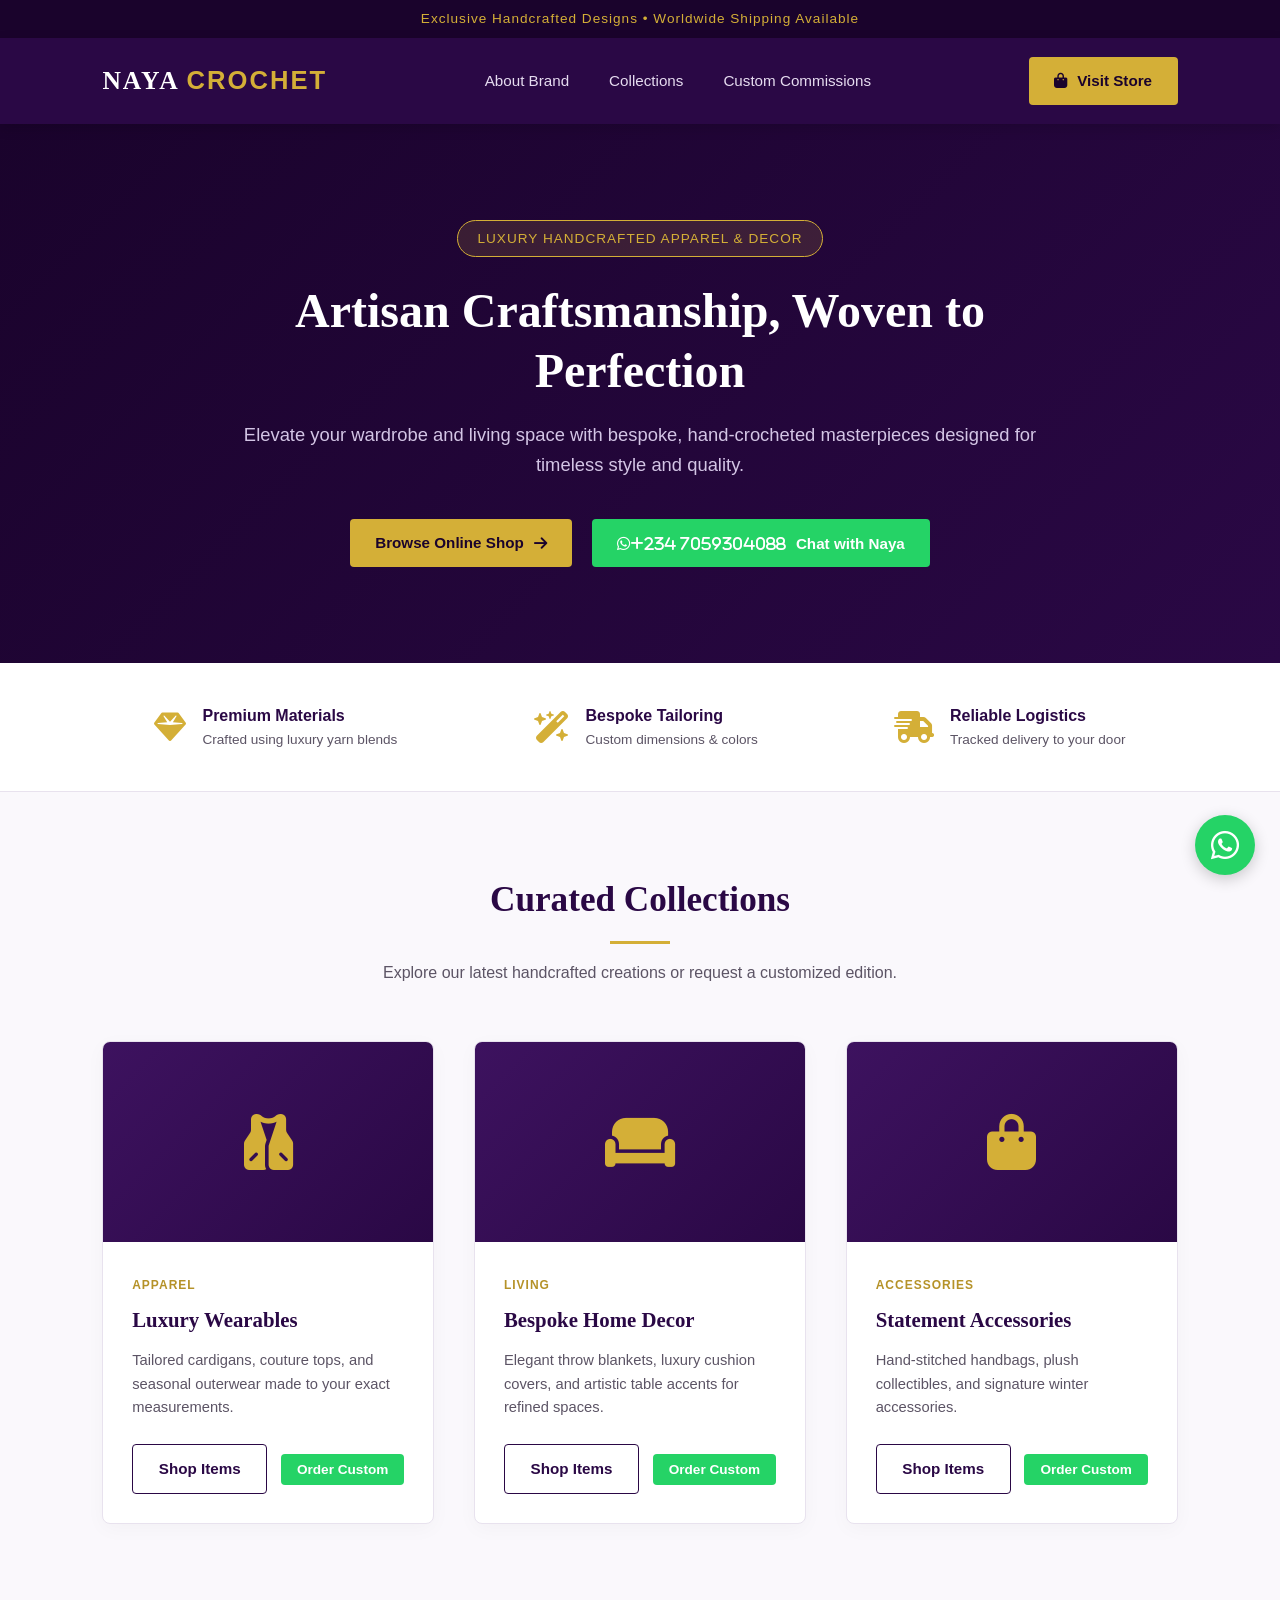
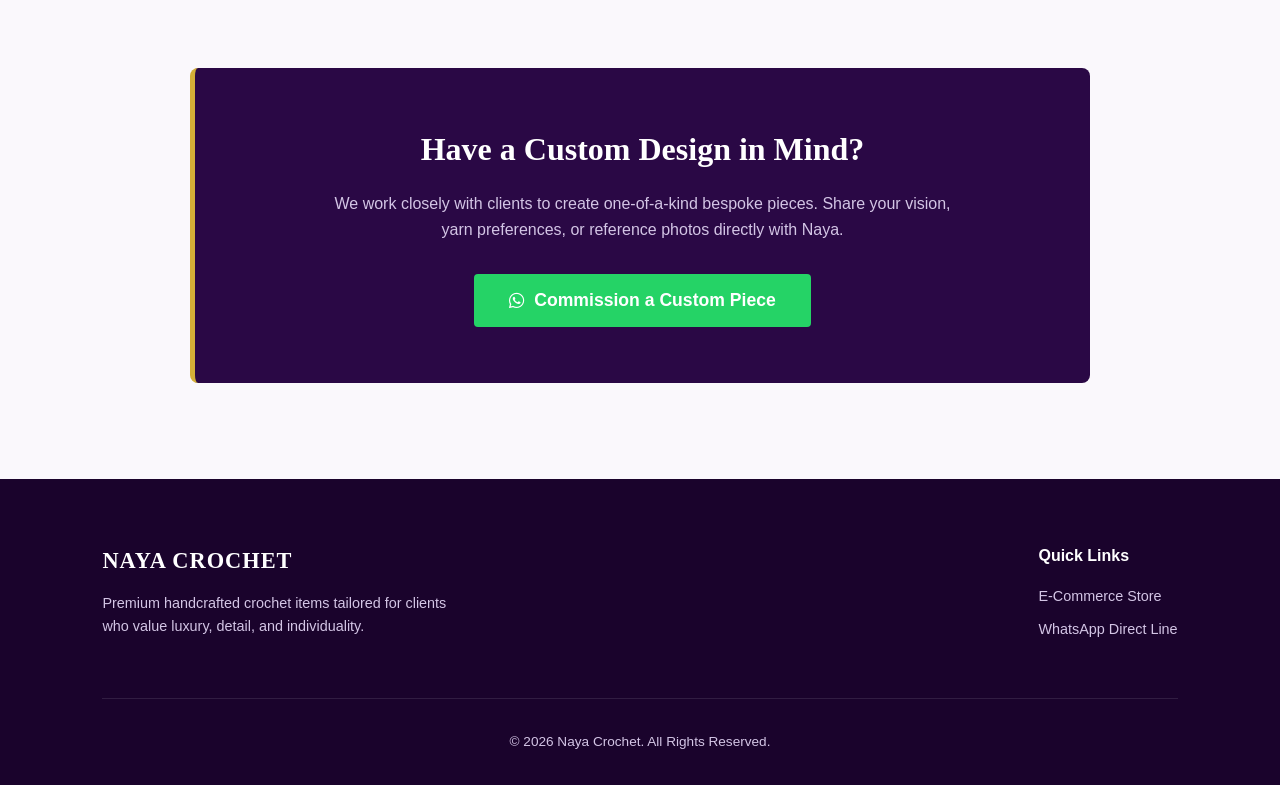
==== commit 8e8e9d02: "Update index.html" ====
--- a/index.html
+++ b/index.html
@@ -43,7 +43,7 @@
           Browse Online Shop <i class="fa-solid fa-arrow-right"></i>
         </a>
         <button class="btn btn-whatsapp" id="heroWhatsappBtn">
-          <i class="fa-brands fa-whatsapp"></i> Chat with Naya
+          <i class="fa-brands fa-whatsapp">+234 7059304088</i> Chat with Naya
         </button>
       </div>
     </div>
@@ -154,7 +154,7 @@
       <div class="footer-links">
         <h4>Quick Links</h4>
         <a href="#" class="shop-link" target="_blank">E-Commerce Store</a>
-        <a href="#" id="footerWhatsapp">WhatsApp Direct Line</a>
+        <a href="+234 7059304088" id="footerWhatsapp">WhatsApp Direct Line</a>
       </div>
     </div>
     <div class="footer-bottom">
@@ -164,7 +164,7 @@
 
   <script src="script.js"></script>
 
-<a href="#" class="floating-whatsapp" id="floatingWhatsapp">
+<a href="+234 7059304088" class="floating-whatsapp" id="floatingWhatsapp">
   <i class="fa-brands fa-whatsapp"></i>
 </a>
 
--- a/styles.css
+++ b/styles.css
@@ -412,3 +412,27 @@
     width: 100%;
   }
 }
+
+.floating-whatsapp {
+  position: fixed;
+  bottom: 25px;
+  right: 25px;
+  background-color: var(--whatsapp-green);
+  color: #FFF;
+  width: 60px;
+  height: 60px;
+  border-radius: 50%;
+  display: flex;
+  align-items: center;
+  justify-content: center;
+  font-size: 2rem;
+  box-shadow: 0 4px 15px rgba(0, 0, 0, 0.2);
+  z-index: 1000;
+  transition: transform 0.3s ease, background-color 0.3s ease;
+  text-decoration: none;
+}
+
+.floating-whatsapp:hover {
+  transform: scale(1.1);
+  background-color: var(--whatsapp-hover);
+}
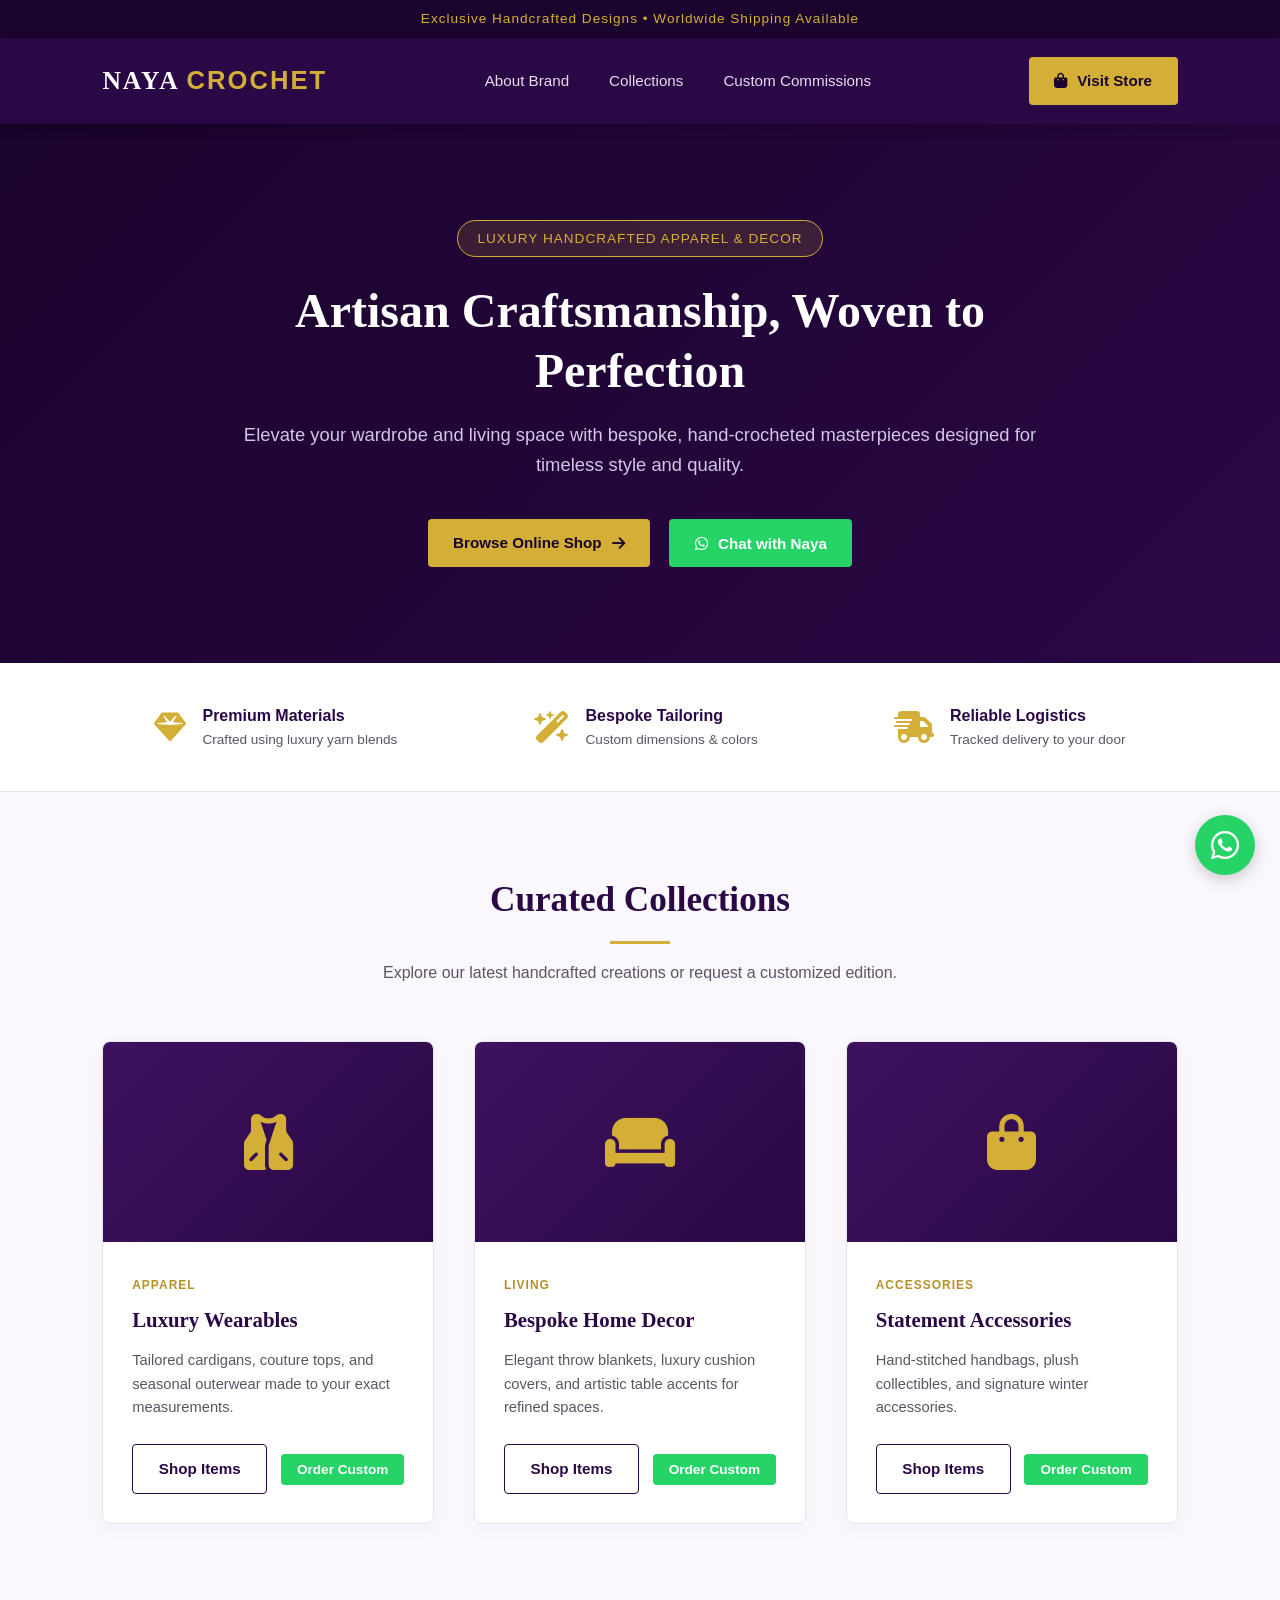
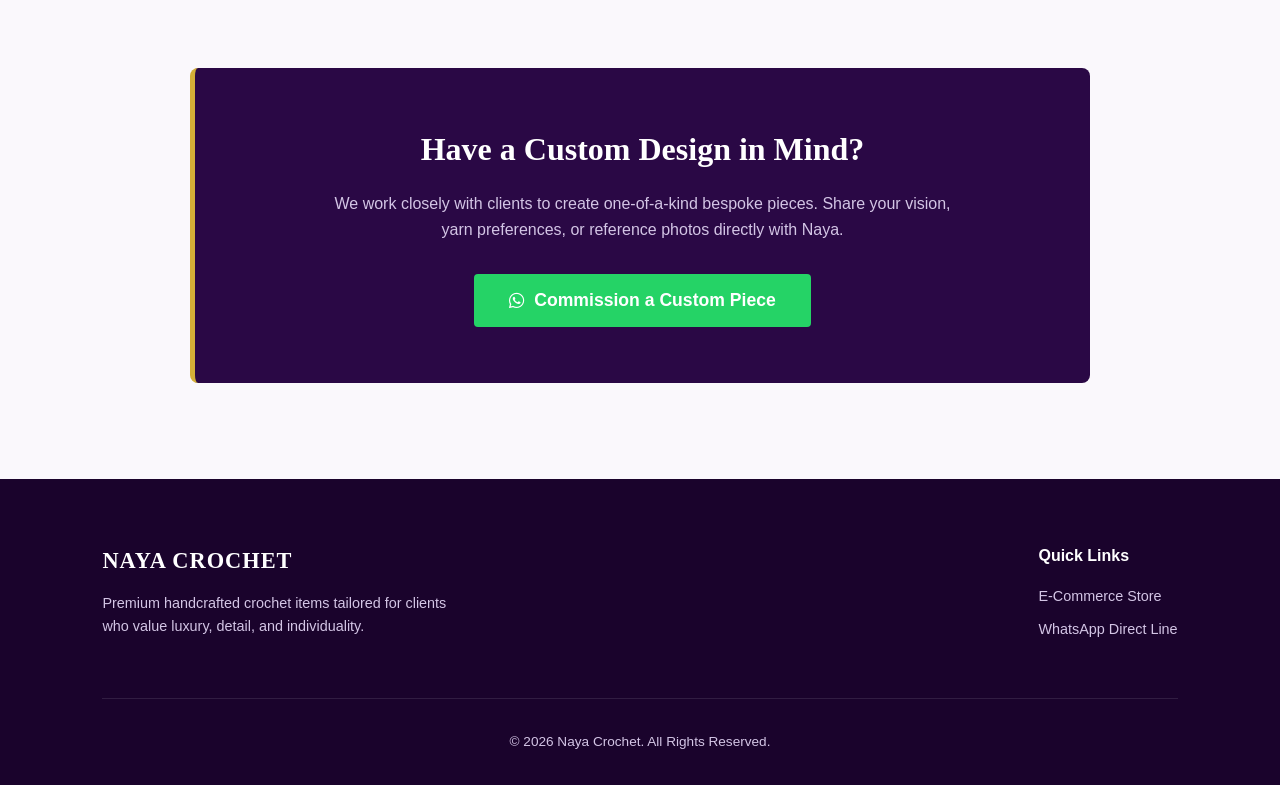
==== commit 9aa94567: "Update index.html" ====
--- a/index.html
+++ b/index.html
@@ -43,7 +43,7 @@
           Browse Online Shop <i class="fa-solid fa-arrow-right"></i>
         </a>
         <button class="btn btn-whatsapp" id="heroWhatsappBtn">
-          <i class="fa-brands fa-whatsapp">+234 7059304088</i> Chat with Naya
+          <i class="fa-brands fa-whatsapp"></i> Chat with Naya
         </button>
       </div>
     </div>
